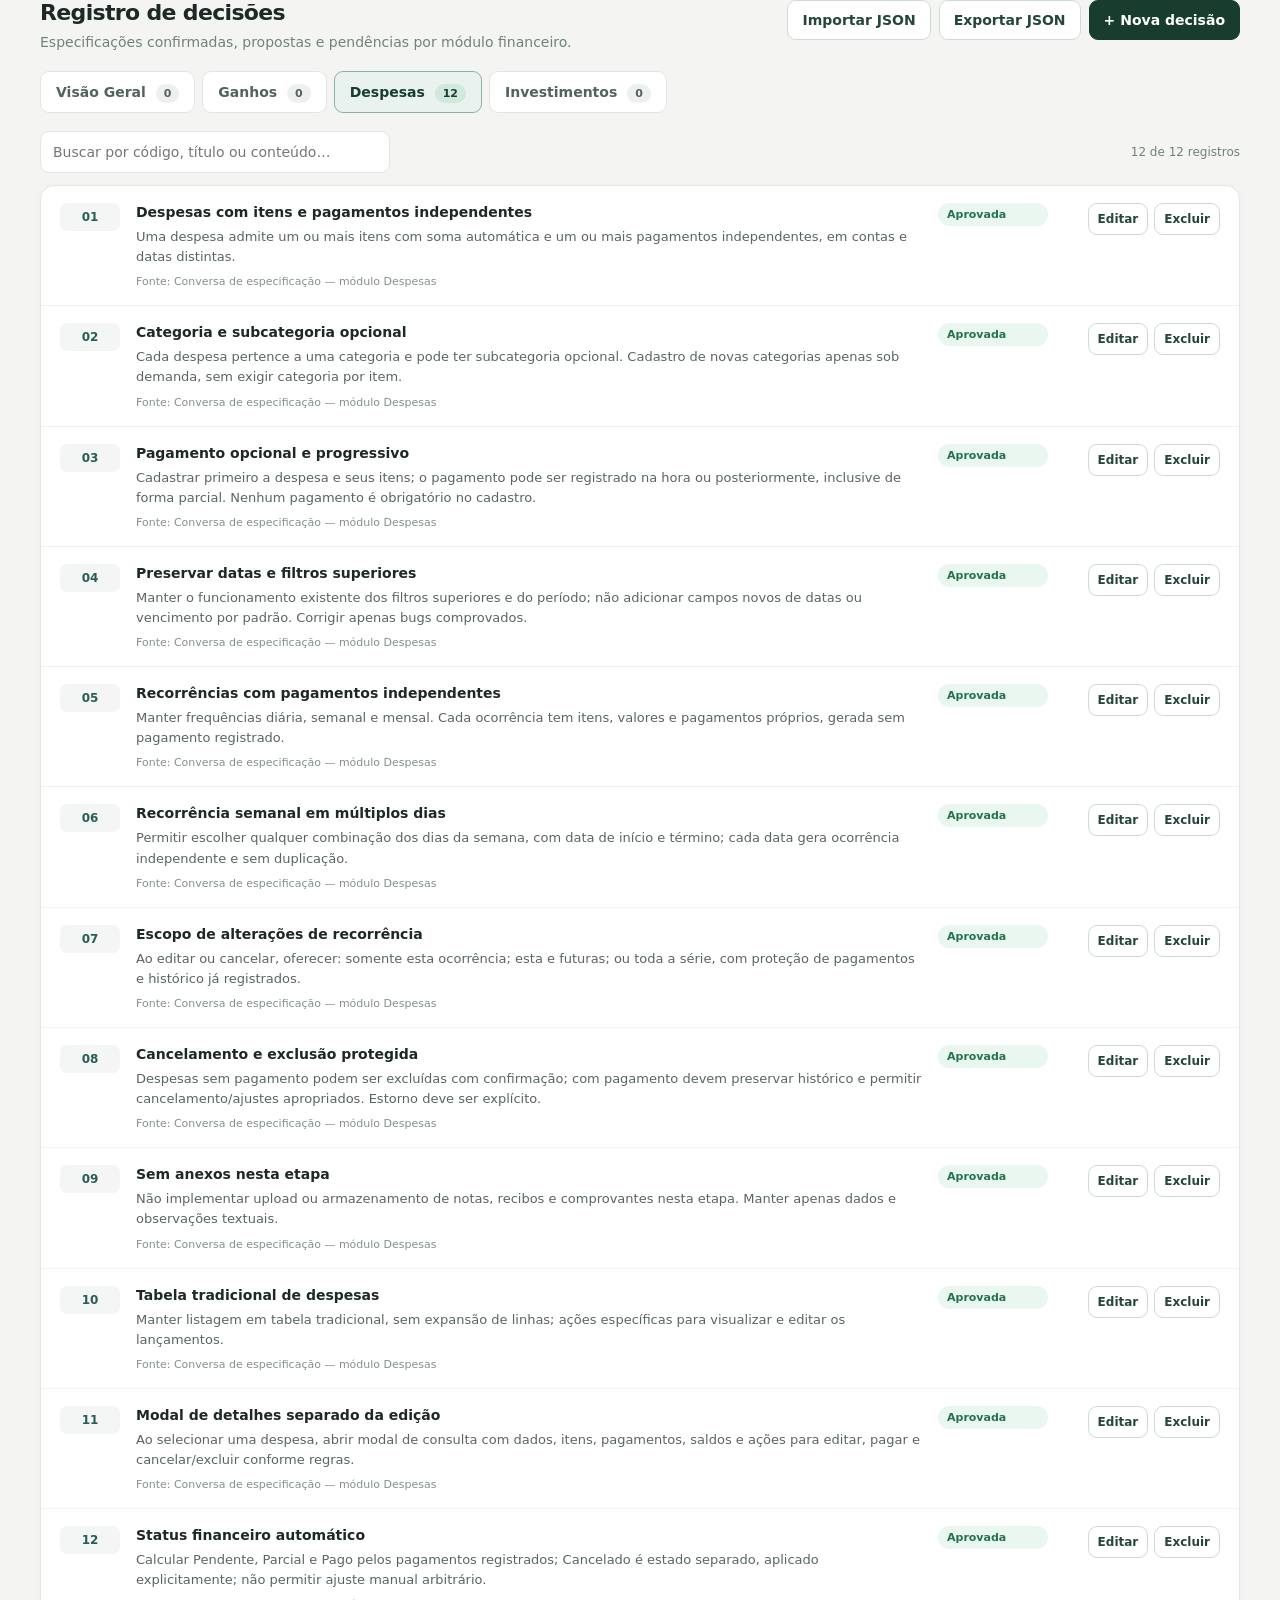
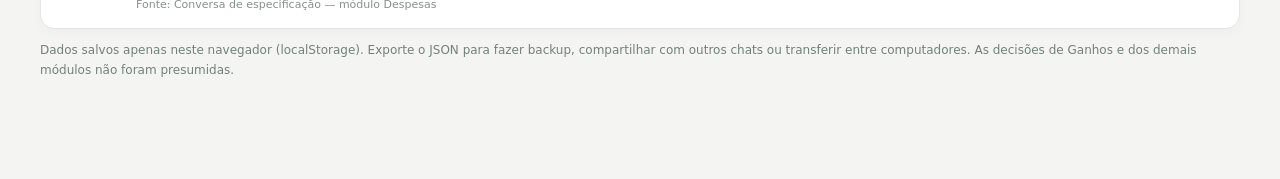
==== modulos/decisoes/index.html @ fe913135 "atualizacao" ====
<!doctype html>
<html lang="pt-BR"><head><meta charset="utf-8"><meta name="viewport" content="width=device-width,initial-scale=1">
<title>Decisões · Enjoy Financeiro</title>
<style>
:root{--green:#183d2e;--green2:#285e54;--mint:#eaf2ef;--bg:#f4f5f3;--border:#e2e6e3;--text:#1e2825;--muted:#71817b;font-family:Inter,system-ui,-apple-system,sans-serif;color:var(--text)}*{box-sizing:border-box}body{margin:0;background:var(--bg);padding:0 0 55px;font-size:14px}button,input,textarea,select{font:inherit}button{cursor:pointer}button:disabled{opacity:.5;cursor:not-allowed}.wrap{max-width:1200px;margin:auto}.intro{display:flex;align-items:start;justify-content:space-between;gap:16px;margin-bottom:18px;flex-wrap:wrap}.intro h2{margin:0 0 7px;font-size:22px;letter-spacing:-.03em}.intro p{margin:0;color:var(--muted);line-height:1.5}.actions{display:flex;gap:8px;flex-wrap:wrap}.btn{border:1px solid #cedbd5;background:white;border-radius:9px;padding:10px 14px;font-weight:650;min-height:40px;color:#25463b}.btn.primary{background:var(--green);color:white;border-color:var(--green)}.btn:hover{filter:brightness(.97)}.tabs{display:flex;gap:7px;flex-wrap:wrap;margin:18px 0}.tab{background:white;border:1px solid var(--border);color:#52635c;border-radius:9px;padding:12px 15px;font-weight:650}.tab.active{background:var(--mint);color:var(--green);border-color:#88b2a1}.count{font-size:11px;background:#edf0ee;border-radius:99px;padding:3px 8px;margin-left:5px}.tab.active .count{background:#d1e8dd}.toolbar{display:flex;align-items:center;gap:10px;justify-content:space-between;flex-wrap:wrap;margin-bottom:12px}.search{border:1px solid var(--border);border-radius:9px;min-height:42px;padding:8px 12px;width:min(100%,350px);background:white}.sub{font-size:12px;color:var(--muted)}.panel{border:1px solid var(--border);border-radius:14px;background:white;overflow:hidden;box-shadow:0 3px 13px #172b1d08}.row{display:grid;grid-template-columns:60px 1fr 110px 156px;gap:16px;padding:17px 19px;align-items:start;border-bottom:1px solid #eef1ef}.row:last-child{border-bottom:0}.code{border-radius:7px;background:#f3f6f4;color:var(--green2);font-weight:750;padding:7px;text-align:center;font-size:12px}.record h3{font-size:14px;margin:1px 0 7px}.record p{font-size:13px;line-height:1.55;color:#59665f;margin:0}.meta{font-size:11px;color:#85918b;margin-top:8px}.pill{display:inline-block;border-radius:99px;padding:5px 9px;background:#eaf6f0;color:#23734e;font-size:11px;font-weight:800;white-space:nowrap}.pill.proposed{background:#fff2d9;color:#86620b}.pill.unknown{background:#f1f2f3;color:#6d7377}.buttons{display:flex;gap:6px;flex-wrap:wrap;justify-content:end}.small{padding:7px 9px;min-height:32px;font-size:12px}.empty{text-align:center;padding:55px 20px;color:var(--muted)}.empty strong{display:block;font-size:16px;color:var(--text);margin-bottom:8px}dialog{border:0;border-radius:14px;width:min(640px,calc(100vw - 24px));box-shadow:0 28px 80px #0004;padding:0;max-height:92vh}dialog::backdrop{background:#10201885}.modalhead{padding:20px 22px 12px;border-bottom:1px solid var(--border)}.modalhead h3{margin:0;font-size:19px}.modalbody{padding:20px 22px;display:grid;gap:13px;overflow:auto;max-height:67vh}.field{display:grid;gap:6px}.field label{font-size:12px;font-weight:750;color:#4c5e55}.field input,.field textarea,.field select{width:100%;border:1px solid #cbd6d0;border-radius:9px;padding:10px;background:white;color:var(--text)}.field textarea{resize:vertical;min-height:105px}.modalfoot{padding:15px 22px;display:flex;justify-content:flex-end;gap:8px;border-top:1px solid var(--border)}.notice{margin:12px 0;color:var(--muted);font-size:12px;line-height:1.6}.message{min-height:20px;font-size:12px;color:#236e50}.warning{color:#8b5c12}@media(max-width:750px){.row{grid-template-columns:45px 1fr;gap:8px}.row .pill{justify-self:start}.buttons{justify-content:start}.intro h2{font-size:20px}}
</style></head><body><div class="wrap">
<header class="intro"><div><h2>Registro de decisões</h2><p>Especificações confirmadas, propostas e pendências por módulo financeiro.</p></div><div class="actions"><button class="btn" id="importBtn">Importar JSON</button><button class="btn" id="exportBtn">Exportar JSON</button><button class="btn primary" id="newBtn">+ Nova decisão</button></div></header>
<nav class="tabs" id="tabs" aria-label="Módulos financeiros"></nav>
<div class="toolbar"><input class="search" id="search" type="search" placeholder="Buscar por código, título ou conteúdo…" aria-label="Buscar decisões"><span class="sub" id="summary"></span></div>
<section class="panel" id="records" aria-live="polite"></section>
<p class="notice">Dados salvos apenas neste navegador (localStorage). Exporte o JSON para fazer backup, compartilhar com outros chats ou transferir entre computadores. As decisões de Ganhos e dos demais módulos não foram presumidas.</p>
<p class="message" id="message" role="status"></p>
<input id="fileInput" type="file" accept=".json,application/json" hidden>
<dialog id="editor"><form id="editorForm"><div class="modalhead"><h3 id="editorTitle">Nova decisão</h3></div><div class="modalbody">
<div class="field"><label for="module">Módulo</label><select id="module" required></select></div>
<div class="field"><label for="code">Código / número</label><input id="code" maxlength="32" placeholder="Ex.: 13" required></div>
<div class="field"><label for="title">Título</label><input id="title" maxlength="200" required></div>
<div class="field"><label for="description">Regra / conteúdo</label><textarea id="description" required></textarea></div>
<div class="field"><label for="status">Estado</label><select id="status"><option value="DECIDED">Aprovada</option><option value="PROPOSED">Proposta</option><option value="UNKNOWN">Pendente</option><option value="SUPERSEDED">Substituída</option></select></div>
<div class="field"><label for="source">Fonte / evidência</label><input id="source" placeholder="Ex.: decisão em conversa de especificação"></div></div>
<div class="modalfoot"><button class="btn" type="button" id="cancelEdit">Cancelar</button><button class="btn primary" type="submit">Salvar decisão</button></div></form></dialog>
<script>
'use strict';
const SEED={"schemaVersion": 1, "app": "enjoy-financeiro-decisoes", "exportedAt": null, "modules": {"visao-geral": [], "ganhos": [], "despesas": [{"id": "despesas-01", "code": "01", "title": "Despesas com itens e pagamentos independentes", "description": "Uma despesa admite um ou mais itens com soma automática e um ou mais pagamentos independentes, em contas e datas distintas.", "status": "DECIDED", "source": "Conversa de especificação — módulo Despesas", "updatedAt": null}, {"id": "despesas-02", "code": "02", "title": "Categoria e subcategoria opcional", "description": "Cada despesa pertence a uma categoria e pode ter subcategoria opcional. Cadastro de novas categorias apenas sob demanda, sem exigir categoria por item.", "status": "DECIDED", "source": "Conversa de especificação — módulo Despesas", "updatedAt": null}, {"id": "despesas-03", "code": "03", "title": "Pagamento opcional e progressivo", "description": "Cadastrar primeiro a despesa e seus itens; o pagamento pode ser registrado na hora ou posteriormente, inclusive de forma parcial. Nenhum pagamento é obrigatório no cadastro.", "status": "DECIDED", "source": "Conversa de especificação — módulo Despesas", "updatedAt": null}, {"id": "despesas-04", "code": "04", "title": "Preservar datas e filtros superiores", "description": "Manter o funcionamento existente dos filtros superiores e do período; não adicionar campos novos de datas ou vencimento por padrão. Corrigir apenas bugs comprovados.", "status": "DECIDED", "source": "Conversa de especificação — módulo Despesas", "updatedAt": null}, {"id": "despesas-05", "code": "05", "title": "Recorrências com pagamentos independentes", "description": "Manter frequências diária, semanal e mensal. Cada ocorrência tem itens, valores e pagamentos próprios, gerada sem pagamento registrado.", "status": "DECIDED", "source": "Conversa de especificação — módulo Despesas", "updatedAt": null}, {"id": "despesas-06", "code": "06", "title": "Recorrência semanal em múltiplos dias", "description": "Permitir escolher qualquer combinação dos dias da semana, com data de início e término; cada data gera ocorrência independente e sem duplicação.", "status": "DECIDED", "source": "Conversa de especificação — módulo Despesas", "updatedAt": null}, {"id": "despesas-07", "code": "07", "title": "Escopo de alterações de recorrência", "description": "Ao editar ou cancelar, oferecer: somente esta ocorrência; esta e futuras; ou toda a série, com proteção de pagamentos e histórico já registrados.", "status": "DECIDED", "source": "Conversa de especificação — módulo Despesas", "updatedAt": null}, {"id": "despesas-08", "code": "08", "title": "Cancelamento e exclusão protegida", "description": "Despesas sem pagamento podem ser excluídas com confirmação; com pagamento devem preservar histórico e permitir cancelamento/ajustes apropriados. Estorno deve ser explícito.", "status": "DECIDED", "source": "Conversa de especificação — módulo Despesas", "updatedAt": null}, {"id": "despesas-09", "code": "09", "title": "Sem anexos nesta etapa", "description": "Não implementar upload ou armazenamento de notas, recibos e comprovantes nesta etapa. Manter apenas dados e observações textuais.", "status": "DECIDED", "source": "Conversa de especificação — módulo Despesas", "updatedAt": null}, {"id": "despesas-10", "code": "10", "title": "Tabela tradicional de despesas", "description": "Manter listagem em tabela tradicional, sem expansão de linhas; ações específicas para visualizar e editar os lançamentos.", "status": "DECIDED", "source": "Conversa de especificação — módulo Despesas", "updatedAt": null}, {"id": "despesas-11", "code": "11", "title": "Modal de detalhes separado da edição", "description": "Ao selecionar uma despesa, abrir modal de consulta com dados, itens, pagamentos, saldos e ações para editar, pagar e cancelar/excluir conforme regras.", "status": "DECIDED", "source": "Conversa de especificação — módulo Despesas", "updatedAt": null}, {"id": "despesas-12", "code": "12", "title": "Status financeiro automático", "description": "Calcular Pendente, Parcial e Pago pelos pagamentos registrados; Cancelado é estado separado, aplicado explicitamente; não permitir ajuste manual arbitrário.", "status": "DECIDED", "source": "Conversa de especificação — módulo Despesas", "updatedAt": null}], "investimentos": []}};
const KEY='enjoy.financeiro.decisoes.v1';
const NAMES={'visao-geral':'Visão Geral','ganhos':'Ganhos','despesas':'Despesas','investimentos':'Investimentos'};
const MODULES=Object.keys(NAMES);
const $=id=>document.getElementById(id);
const clone=x=>JSON.parse(JSON.stringify(x));
const clean=s=>String(s??'').trim();
let data=load(); let active='despesas'; let editing=null;
function load(){try{const raw=localStorage.getItem(KEY);if(raw){let obj=JSON.parse(raw);return validate(obj);}}catch(err){console.warn('Dados locais inválidos ou indisponíveis',err)}return clone(SEED)}
function validate(obj){
 if(!obj||obj.schemaVersion!==1||obj.app!=='enjoy-financeiro-decisoes'||!obj.modules||typeof obj.modules!=='object')throw Error('Formato de JSON incompatível.');
 const out={schemaVersion:1,app:'enjoy-financeiro-decisoes',exportedAt:null,modules:{}};
 let total=0;
 for(const m of MODULES){const list=obj.modules[m]??[];if(!Array.isArray(list))throw Error('Lista inválida: '+m);out.modules[m]=list.map((r,i)=>{
 if(!r||typeof r!=='object'||typeof r.id!=='string'||!r.id||typeof r.title!=='string'||typeof r.description!=='string'||typeof r.code!=='string')throw Error('Registro inválido no módulo '+m+' (item '+(i+1)+').');
 if(r.title.length>500||r.description.length>30000||r.code.length>64)throw Error('Registro excede tamanho permitido.');
 const allowed=['DECIDED','PROPOSED','UNKNOWN','SUPERSEDED'];if(!allowed.includes(r.status))throw Error('Estado inválido em '+r.id);
 return {id:r.id,code:r.code,title:r.title,description:r.description,status:r.status,source:typeof r.source==='string'?r.source.slice(0,2000):'',updatedAt:typeof r.updatedAt==='string'?r.updatedAt:null};
 });total+=list.length;}
 if(total>5000)throw Error('JSON com decisões em excesso.');
 const ids=new Set();for(const m of MODULES)for(const item of out.modules[m]){if(ids.has(item.id))throw Error('ID duplicado: '+item.id);ids.add(item.id)}
 return out;
}
function persist(){try{localStorage.setItem(KEY,JSON.stringify(data));return true}catch(err){notify('Não foi possível salvar no navegador. Exporte um JSON para preservar as alterações.',true);return false}}
function notify(s,w=false){$('message').textContent=s;$('message').className='message'+(w?' warning':'')}
function el(tag,cls,txt){const n=document.createElement(tag);if(cls)n.className=cls;if(txt!==undefined)n.textContent=txt;return n}
function render(){
 const tabs=$('tabs');tabs.replaceChildren();for(const m of MODULES){const btn=el('button','tab'+(active===m?' active':''));btn.type='button';btn.setAttribute('aria-current',active===m?'page':'false');btn.append(document.createTextNode(NAMES[m]+' '),el('span','count',String(data.modules[m].length)));btn.onclick=()=>{active=m;render()};tabs.append(btn)}
 const q=clean($('search').value).toLocaleLowerCase('pt-BR');const list=data.modules[active].filter(r=>[r.code,r.title,r.description,r.source].some(s=>s.toLocaleLowerCase('pt-BR').includes(q)));
 $('summary').textContent=list.length+' de '+data.modules[active].length+' registros';const parent=$('records');parent.replaceChildren();
 if(!list.length){const none=el('div','empty');none.append(el('strong','',q?'Nenhum resultado':'Nenhuma decisão registrada'),el('span','',q?'Experimente outra busca.':'Cadastre uma decisão ou importe um JSON.'));parent.append(none);return}
 for(const r of list){const row=el('article','row');row.append(el('div','code',r.code));const content=el('div','record');content.append(el('h3','',r.title),el('p','',r.description));if(r.source)content.append(el('div','meta','Fonte: '+r.source));row.append(content);
 const statuses={DECIDED:'Aprovada',PROPOSED:'Proposta',UNKNOWN:'Pendente',SUPERSEDED:'Substituída'};row.append(el('span','pill '+(r.status==='PROPOSED'?'proposed':r.status==='UNKNOWN'||r.status==='SUPERSEDED'?'unknown':''),statuses[r.status]));
 const acts=el('div','buttons');const edit=el('button','btn small','Editar');edit.onclick=()=>openEditor(r);const del=el('button','btn small','Excluir');del.onclick=()=>removeRecord(r);acts.append(edit,del);row.append(acts);parent.append(row)}
}
function openEditor(r){editing=r?.id||null;$('editorTitle').textContent=r?'Editar decisão':'Nova decisão';$('module').value=r?findModule(r.id):active;$('code').value=r?.code??String(data.modules[active].length+1).padStart(2,'0');$('title').value=r?.title??'';$('description').value=r?.description??'';$('status').value=r?.status??'PROPOSED';$('source').value=r?.source??'';$('editor').showModal();}
function findModule(id){return MODULES.find(m=>data.modules[m].some(r=>r.id===id))||active}
function removeRecord(r){if(!confirm('Excluir a decisão "'+r.title+'"? Esta ação pode ser desfeita importando um backup JSON.'))return;data.modules[active]=data.modules[active].filter(x=>x.id!==r.id);persist();render();notify('Registro excluído do painel local.')}
$('editorForm').addEventListener('submit',event=>{event.preventDefault();const module=$('module').value;const code=clean($('code').value);const title=clean($('title').value);const description=clean($('description').value);if(!MODULES.includes(module)||!code||!title||!description){notify('Preencha os campos obrigatórios.',true);return}
 const previous=editing?findModule(editing):null;const id=editing||module+'-'+Date.now()+'-'+Math.random().toString(36).slice(2,9);const record={id,code,title,description,status:$('status').value,source:clean($('source').value),updatedAt:new Date().toISOString()};if(previous)data.modules[previous]=data.modules[previous].filter(x=>x.id!==id);data.modules[module].push(record);active=module;persist();$('editor').close();render();notify('Decisão salva no painel local.');});
$('newBtn').onclick=()=>openEditor(null);$('cancelEdit').onclick=()=>$('editor').close();$('search').addEventListener('input',render);
$('exportBtn').onclick=()=>{const obj=clone(data);obj.exportedAt=new Date().toISOString();const blob=new Blob([JSON.stringify(obj,null,2)],{type:'application/json'});const url=URL.createObjectURL(blob);const a=document.createElement('a');a.href=url;a.download='enjoy-financeiro-decisoes.json';a.click();setTimeout(()=>URL.revokeObjectURL(url),1000);notify('JSON exportado.')};
$('importBtn').onclick=()=>$('fileInput').click();$('fileInput').addEventListener('change',async ev=>{const file=ev.target.files?.[0];ev.target.value='';if(!file)return;try{if(file.size>5_000_000)throw Error('Arquivo maior que 5 MB.');const incoming=validate(JSON.parse(await file.text()));const num=MODULES.reduce((s,m)=>s+incoming.modules[m].length,0);if(!confirm('Importar '+num+' decisões? IDs repetidos serão atualizados; os demais registros atuais serão preservados.'))return;
 for(const m of MODULES){const map=new Map(data.modules[m].map(r=>[r.id,r]));for(const r of incoming.modules[m])map.set(r.id,r);data.modules[m]=Array.from(map.values())}data=validate(data);persist();render();notify('Importação concluída ('+num+' registros recebidos).')}catch(err){notify('Falha na importação: '+err.message,true)}});
for(const m of MODULES){const op=document.createElement('option');op.value=m;op.textContent=NAMES[m];$('module').append(op)}render();
</script></div></body></html>
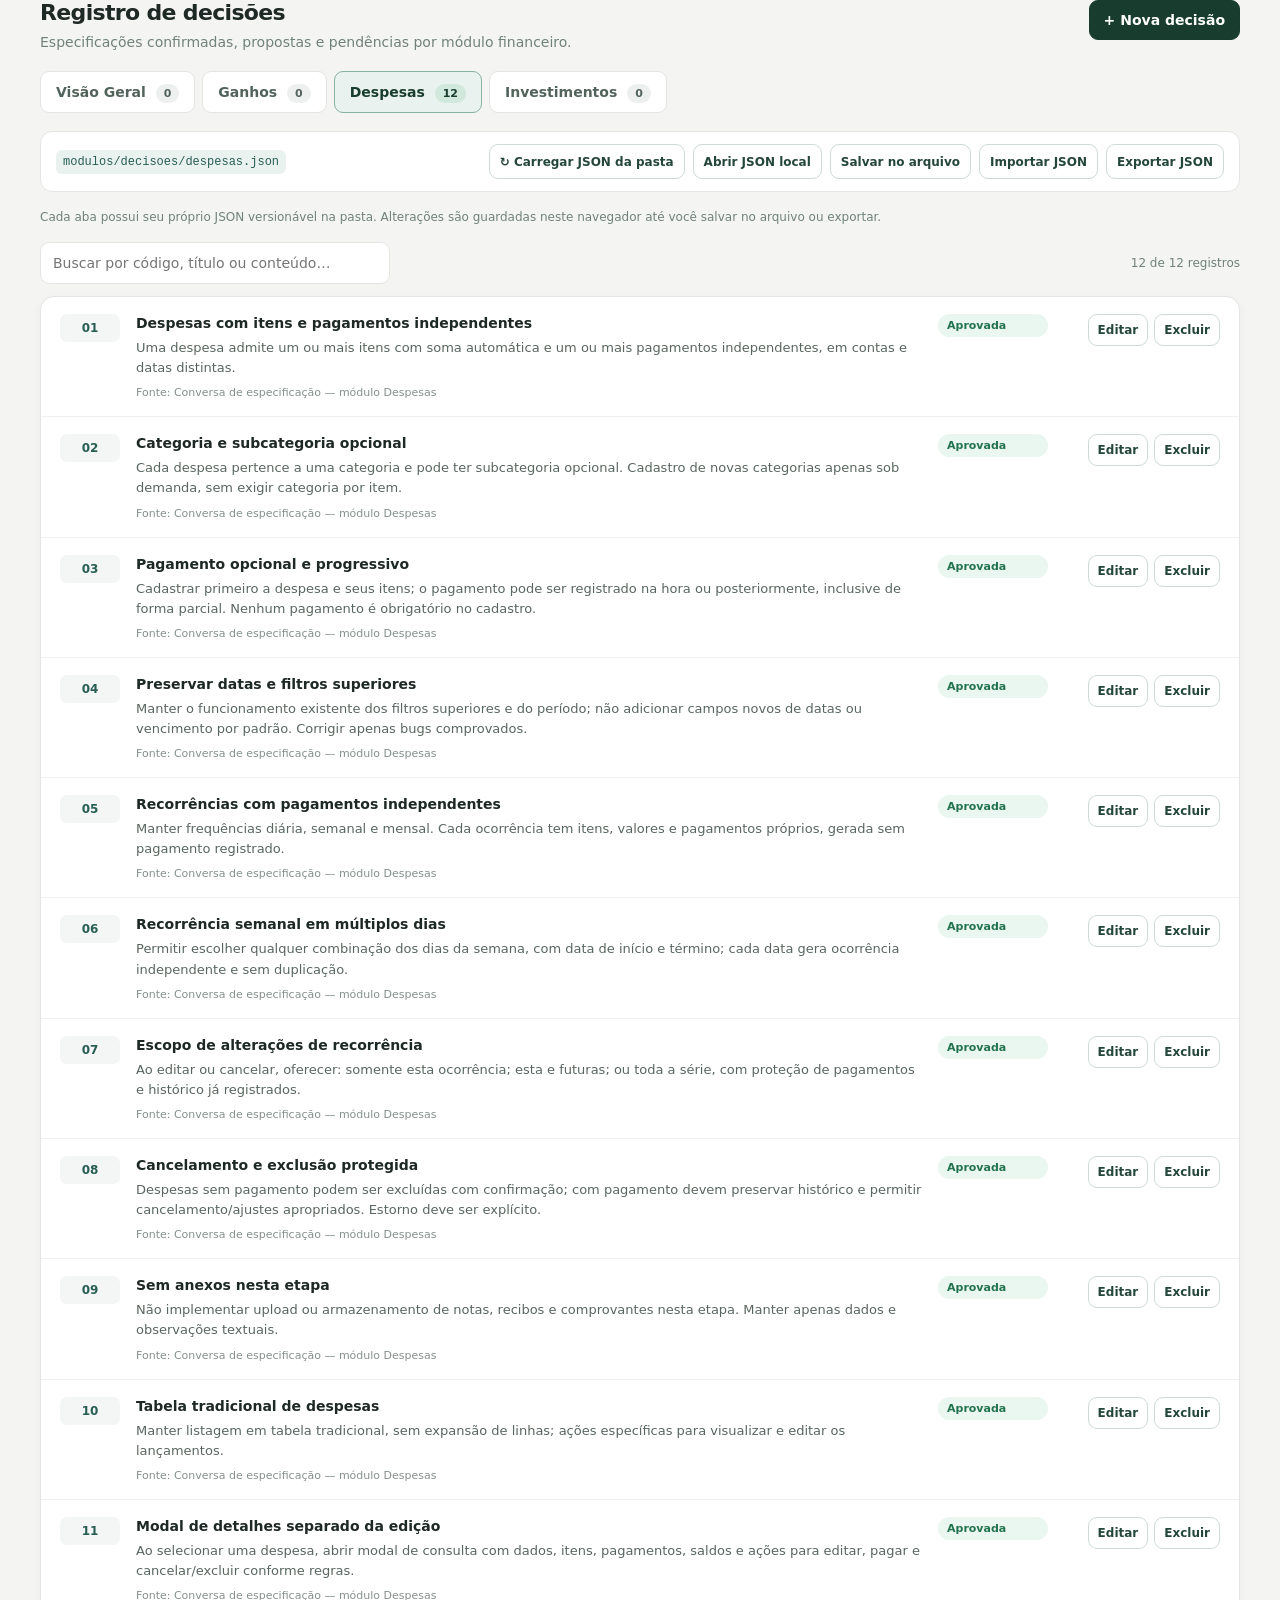
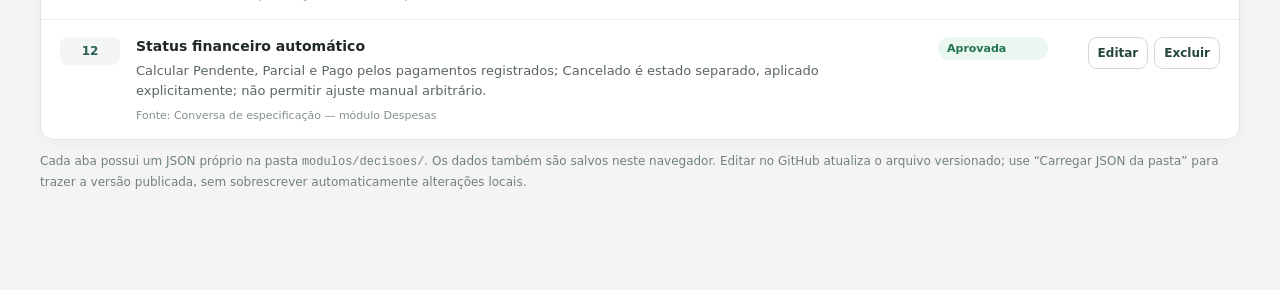
==== commit a844fde1: "feat(decisoes): carregar, importar, editar e salvar JSON por modulo" ====
--- a/modulos/decisoes/index.html
+++ b/modulos/decisoes/index.html
@@ -3,12 +3,16 @@
 <title>Decisões · Enjoy Financeiro</title>
 <style>
 :root{--green:#183d2e;--green2:#285e54;--mint:#eaf2ef;--bg:#f4f5f3;--border:#e2e6e3;--text:#1e2825;--muted:#71817b;font-family:Inter,system-ui,-apple-system,sans-serif;color:var(--text)}*{box-sizing:border-box}body{margin:0;background:var(--bg);padding:0 0 55px;font-size:14px}button,input,textarea,select{font:inherit}button{cursor:pointer}button:disabled{opacity:.5;cursor:not-allowed}.wrap{max-width:1200px;margin:auto}.intro{display:flex;align-items:start;justify-content:space-between;gap:16px;margin-bottom:18px;flex-wrap:wrap}.intro h2{margin:0 0 7px;font-size:22px;letter-spacing:-.03em}.intro p{margin:0;color:var(--muted);line-height:1.5}.actions{display:flex;gap:8px;flex-wrap:wrap}.btn{border:1px solid #cedbd5;background:white;border-radius:9px;padding:10px 14px;font-weight:650;min-height:40px;color:#25463b}.btn.primary{background:var(--green);color:white;border-color:var(--green)}.btn:hover{filter:brightness(.97)}.tabs{display:flex;gap:7px;flex-wrap:wrap;margin:18px 0}.tab{background:white;border:1px solid var(--border);color:#52635c;border-radius:9px;padding:12px 15px;font-weight:650}.tab.active{background:var(--mint);color:var(--green);border-color:#88b2a1}.count{font-size:11px;background:#edf0ee;border-radius:99px;padding:3px 8px;margin-left:5px}.tab.active .count{background:#d1e8dd}.toolbar{display:flex;align-items:center;gap:10px;justify-content:space-between;flex-wrap:wrap;margin-bottom:12px}.search{border:1px solid var(--border);border-radius:9px;min-height:42px;padding:8px 12px;width:min(100%,350px);background:white}.sub{font-size:12px;color:var(--muted)}.panel{border:1px solid var(--border);border-radius:14px;background:white;overflow:hidden;box-shadow:0 3px 13px #172b1d08}.row{display:grid;grid-template-columns:60px 1fr 110px 156px;gap:16px;padding:17px 19px;align-items:start;border-bottom:1px solid #eef1ef}.row:last-child{border-bottom:0}.code{border-radius:7px;background:#f3f6f4;color:var(--green2);font-weight:750;padding:7px;text-align:center;font-size:12px}.record h3{font-size:14px;margin:1px 0 7px}.record p{font-size:13px;line-height:1.55;color:#59665f;margin:0}.meta{font-size:11px;color:#85918b;margin-top:8px}.pill{display:inline-block;border-radius:99px;padding:5px 9px;background:#eaf6f0;color:#23734e;font-size:11px;font-weight:800;white-space:nowrap}.pill.proposed{background:#fff2d9;color:#86620b}.pill.unknown{background:#f1f2f3;color:#6d7377}.buttons{display:flex;gap:6px;flex-wrap:wrap;justify-content:end}.small{padding:7px 9px;min-height:32px;font-size:12px}.empty{text-align:center;padding:55px 20px;color:var(--muted)}.empty strong{display:block;font-size:16px;color:var(--text);margin-bottom:8px}dialog{border:0;border-radius:14px;width:min(640px,calc(100vw - 24px));box-shadow:0 28px 80px #0004;padding:0;max-height:92vh}dialog::backdrop{background:#10201885}.modalhead{padding:20px 22px 12px;border-bottom:1px solid var(--border)}.modalhead h3{margin:0;font-size:19px}.modalbody{padding:20px 22px;display:grid;gap:13px;overflow:auto;max-height:67vh}.field{display:grid;gap:6px}.field label{font-size:12px;font-weight:750;color:#4c5e55}.field input,.field textarea,.field select{width:100%;border:1px solid #cbd6d0;border-radius:9px;padding:10px;background:white;color:var(--text)}.field textarea{resize:vertical;min-height:105px}.modalfoot{padding:15px 22px;display:flex;justify-content:flex-end;gap:8px;border-top:1px solid var(--border)}.notice{margin:12px 0;color:var(--muted);font-size:12px;line-height:1.6}.message{min-height:20px;font-size:12px;color:#236e50}.warning{color:#8b5c12}@media(max-width:750px){.row{grid-template-columns:45px 1fr;gap:8px}.row .pill{justify-self:start}.buttons{justify-content:start}.intro h2{font-size:20px}}
+
+.json-tools{display:flex;gap:8px;align-items:center;flex-wrap:wrap;padding:12px 15px;margin:0 0 16px;background:#fff;border:1px solid var(--border);border-radius:12px}.json-tools .path{font:12px ui-monospace,monospace;color:var(--green2);padding:5px 7px;background:var(--mint);border-radius:6px;margin-right:auto}.json-tools .btn{padding:8px 10px;min-height:35px;font-size:12px}.json-hint{font-size:12px;color:var(--muted);margin:0 0 16px;line-height:1.5}.unsaved{font-size:12px;color:#885f10}
 </style></head><body><div class="wrap">
-<header class="intro"><div><h2>Registro de decisões</h2><p>Especificações confirmadas, propostas e pendências por módulo financeiro.</p></div><div class="actions"><button class="btn" id="importBtn">Importar JSON</button><button class="btn" id="exportBtn">Exportar JSON</button><button class="btn primary" id="newBtn">+ Nova decisão</button></div></header>
+<header class="intro"><div><h2>Registro de decisões</h2><p>Especificações confirmadas, propostas e pendências por módulo financeiro.</p></div><div class="actions"><button class="btn primary" id="newBtn">+ Nova decisão</button></div></header>
 <nav class="tabs" id="tabs" aria-label="Módulos financeiros"></nav>
+<div class="json-tools"><span class="path" id="jsonPath">modulos/decisoes/despesas.json</span><button class="btn" id="loadFolderBtn">↻ Carregar JSON da pasta</button><button class="btn" id="openFileBtn">Abrir JSON local</button><button class="btn" id="saveFileBtn">Salvar no arquivo</button><button class="btn" id="importBtn">Importar JSON</button><button class="btn" id="exportBtn">Exportar JSON</button></div>
+<p class="json-hint" id="jsonHint">Cada aba possui seu próprio JSON versionável na pasta. Alterações são guardadas neste navegador até você salvar no arquivo ou exportar.</p>
 <div class="toolbar"><input class="search" id="search" type="search" placeholder="Buscar por código, título ou conteúdo…" aria-label="Buscar decisões"><span class="sub" id="summary"></span></div>
 <section class="panel" id="records" aria-live="polite"></section>
-<p class="notice">Dados salvos apenas neste navegador (localStorage). Exporte o JSON para fazer backup, compartilhar com outros chats ou transferir entre computadores. As decisões de Ganhos e dos demais módulos não foram presumidas.</p>
+<p class="notice">Cada aba possui um JSON próprio na pasta <code>modulos/decisoes/</code>. Os dados também são salvos neste navegador. Editar no GitHub atualiza o arquivo versionado; use “Carregar JSON da pasta” para trazer a versão publicada, sem sobrescrever automaticamente alterações locais.</p>
 <p class="message" id="message" role="status"></p>
 <input id="fileInput" type="file" accept=".json,application/json" hidden>
 <dialog id="editor"><form id="editorForm"><div class="modalhead"><h3 id="editorTitle">Nova decisão</h3></div><div class="modalbody">
@@ -21,49 +25,130 @@
 <div class="modalfoot"><button class="btn" type="button" id="cancelEdit">Cancelar</button><button class="btn primary" type="submit">Salvar decisão</button></div></form></dialog>
 <script>
 'use strict';
-const SEED={"schemaVersion": 1, "app": "enjoy-financeiro-decisoes", "exportedAt": null, "modules": {"visao-geral": [], "ganhos": [], "despesas": [{"id": "despesas-01", "code": "01", "title": "Despesas com itens e pagamentos independentes", "description": "Uma despesa admite um ou mais itens com soma automática e um ou mais pagamentos independentes, em contas e datas distintas.", "status": "DECIDED", "source": "Conversa de especificação — módulo Despesas", "updatedAt": null}, {"id": "despesas-02", "code": "02", "title": "Categoria e subcategoria opcional", "description": "Cada despesa pertence a uma categoria e pode ter subcategoria opcional. Cadastro de novas categorias apenas sob demanda, sem exigir categoria por item.", "status": "DECIDED", "source": "Conversa de especificação — módulo Despesas", "updatedAt": null}, {"id": "despesas-03", "code": "03", "title": "Pagamento opcional e progressivo", "description": "Cadastrar primeiro a despesa e seus itens; o pagamento pode ser registrado na hora ou posteriormente, inclusive de forma parcial. Nenhum pagamento é obrigatório no cadastro.", "status": "DECIDED", "source": "Conversa de especificação — módulo Despesas", "updatedAt": null}, {"id": "despesas-04", "code": "04", "title": "Preservar datas e filtros superiores", "description": "Manter o funcionamento existente dos filtros superiores e do período; não adicionar campos novos de datas ou vencimento por padrão. Corrigir apenas bugs comprovados.", "status": "DECIDED", "source": "Conversa de especificação — módulo Despesas", "updatedAt": null}, {"id": "despesas-05", "code": "05", "title": "Recorrências com pagamentos independentes", "description": "Manter frequências diária, semanal e mensal. Cada ocorrência tem itens, valores e pagamentos próprios, gerada sem pagamento registrado.", "status": "DECIDED", "source": "Conversa de especificação — módulo Despesas", "updatedAt": null}, {"id": "despesas-06", "code": "06", "title": "Recorrência semanal em múltiplos dias", "description": "Permitir escolher qualquer combinação dos dias da semana, com data de início e término; cada data gera ocorrência independente e sem duplicação.", "status": "DECIDED", "source": "Conversa de especificação — módulo Despesas", "updatedAt": null}, {"id": "despesas-07", "code": "07", "title": "Escopo de alterações de recorrência", "description": "Ao editar ou cancelar, oferecer: somente esta ocorrência; esta e futuras; ou toda a série, com proteção de pagamentos e histórico já registrados.", "status": "DECIDED", "source": "Conversa de especificação — módulo Despesas", "updatedAt": null}, {"id": "despesas-08", "code": "08", "title": "Cancelamento e exclusão protegida", "description": "Despesas sem pagamento podem ser excluídas com confirmação; com pagamento devem preservar histórico e permitir cancelamento/ajustes apropriados. Estorno deve ser explícito.", "status": "DECIDED", "source": "Conversa de especificação — módulo Despesas", "updatedAt": null}, {"id": "despesas-09", "code": "09", "title": "Sem anexos nesta etapa", "description": "Não implementar upload ou armazenamento de notas, recibos e comprovantes nesta etapa. Manter apenas dados e observações textuais.", "status": "DECIDED", "source": "Conversa de especificação — módulo Despesas", "updatedAt": null}, {"id": "despesas-10", "code": "10", "title": "Tabela tradicional de despesas", "description": "Manter listagem em tabela tradicional, sem expansão de linhas; ações específicas para visualizar e editar os lançamentos.", "status": "DECIDED", "source": "Conversa de especificação — módulo Despesas", "updatedAt": null}, {"id": "despesas-11", "code": "11", "title": "Modal de detalhes separado da edição", "description": "Ao selecionar uma despesa, abrir modal de consulta com dados, itens, pagamentos, saldos e ações para editar, pagar e cancelar/excluir conforme regras.", "status": "DECIDED", "source": "Conversa de especificação — módulo Despesas", "updatedAt": null}, {"id": "despesas-12", "code": "12", "title": "Status financeiro automático", "description": "Calcular Pendente, Parcial e Pago pelos pagamentos registrados; Cancelado é estado separado, aplicado explicitamente; não permitir ajuste manual arbitrário.", "status": "DECIDED", "source": "Conversa de especificação — módulo Despesas", "updatedAt": null}], "investimentos": []}};
-const KEY='enjoy.financeiro.decisoes.v1';
+const SEED={"schemaVersion":1,"app":"enjoy-financeiro-decisoes","exportedAt":null,"modules":{"visao-geral":[],"ganhos":[],"despesas":[{"id":"despesas-01","code":"01","title":"Despesas com itens e pagamentos independentes","description":"Uma despesa admite um ou mais itens com soma automática e um ou mais pagamentos independentes, em contas e datas distintas.","status":"DECIDED","source":"Conversa de especificação — módulo Despesas","updatedAt":null},{"id":"despesas-02","code":"02","title":"Categoria e subcategoria opcional","description":"Cada despesa pertence a uma categoria e pode ter subcategoria opcional. Cadastro de novas categorias apenas sob demanda, sem exigir categoria por item.","status":"DECIDED","source":"Conversa de especificação — módulo Despesas","updatedAt":null},{"id":"despesas-03","code":"03","title":"Pagamento opcional e progressivo","description":"Cadastrar primeiro a despesa e seus itens; o pagamento pode ser registrado na hora ou posteriormente, inclusive de forma parcial. Nenhum pagamento é obrigatório no cadastro.","status":"DECIDED","source":"Conversa de especificação — módulo Despesas","updatedAt":null},{"id":"despesas-04","code":"04","title":"Preservar datas e filtros superiores","description":"Manter o funcionamento existente dos filtros superiores e do período; não adicionar campos novos de datas ou vencimento por padrão. Corrigir apenas bugs comprovados.","status":"DECIDED","source":"Conversa de especificação — módulo Despesas","updatedAt":null},{"id":"despesas-05","code":"05","title":"Recorrências com pagamentos independentes","description":"Manter frequências diária, semanal e mensal. Cada ocorrência tem itens, valores e pagamentos próprios, gerada sem pagamento registrado.","status":"DECIDED","source":"Conversa de especificação — módulo Despesas","updatedAt":null},{"id":"despesas-06","code":"06","title":"Recorrência semanal em múltiplos dias","description":"Permitir escolher qualquer combinação dos dias da semana, com data de início e término; cada data gera ocorrência independente e sem duplicação.","status":"DECIDED","source":"Conversa de especificação — módulo Despesas","updatedAt":null},{"id":"despesas-07","code":"07","title":"Escopo de alterações de recorrência","description":"Ao editar ou cancelar, oferecer: somente esta ocorrência; esta e futuras; ou toda a série, com proteção de pagamentos e histórico já registrados.","status":"DECIDED","source":"Conversa de especificação — módulo Despesas","updatedAt":null},{"id":"despesas-08","code":"08","title":"Cancelamento e exclusão protegida","description":"Despesas sem pagamento podem ser excluídas com confirmação; com pagamento devem preservar histórico e permitir cancelamento/ajustes apropriados. Estorno deve ser explícito.","status":"DECIDED","source":"Conversa de especificação — módulo Despesas","updatedAt":null},{"id":"despesas-09","code":"09","title":"Sem anexos nesta etapa","description":"Não implementar upload ou armazenamento de notas, recibos e comprovantes nesta etapa. Manter apenas dados e observações textuais.","status":"DECIDED","source":"Conversa de especificação — módulo Despesas","updatedAt":null},{"id":"despesas-10","code":"10","title":"Tabela tradicional de despesas","description":"Manter listagem em tabela tradicional, sem expansão de linhas; ações específicas para visualizar e editar os lançamentos.","status":"DECIDED","source":"Conversa de especificação — módulo Despesas","updatedAt":null},{"id":"despesas-11","code":"11","title":"Modal de detalhes separado da edição","description":"Ao selecionar uma despesa, abrir modal de consulta com dados, itens, pagamentos, saldos e ações para editar, pagar e cancelar/excluir conforme regras.","status":"DECIDED","source":"Conversa de especificação — módulo Despesas","updatedAt":null},{"id":"despesas-12","code":"12","title":"Status financeiro automático","description":"Calcular Pendente, Parcial e Pago pelos pagamentos registrados; Cancelado é estado separado, aplicado explicitamente; não permitir ajuste manual arbitrário.","status":"DECIDED","source":"Conversa de especificação — módulo Despesas","updatedAt":null}],"investimentos":[]}};
+const KEY='enjoy.financeiro.decisoes.v2';
+const OLD_KEY='enjoy.financeiro.decisoes.v1';
 const NAMES={'visao-geral':'Visão Geral','ganhos':'Ganhos','despesas':'Despesas','investimentos':'Investimentos'};
 const MODULES=Object.keys(NAMES);
 const $=id=>document.getElementById(id);
 const clone=x=>JSON.parse(JSON.stringify(x));
 const clean=s=>String(s??'').trim();
-let data=load(); let active='despesas'; let editing=null;
-function load(){try{const raw=localStorage.getItem(KEY);if(raw){let obj=JSON.parse(raw);return validate(obj);}}catch(err){console.warn('Dados locais inválidos ou indisponíveis',err)}return clone(SEED)}
-function validate(obj){
- if(!obj||obj.schemaVersion!==1||obj.app!=='enjoy-financeiro-decisoes'||!obj.modules||typeof obj.modules!=='object')throw Error('Formato de JSON incompatível.');
- const out={schemaVersion:1,app:'enjoy-financeiro-decisoes',exportedAt:null,modules:{}};
- let total=0;
- for(const m of MODULES){const list=obj.modules[m]??[];if(!Array.isArray(list))throw Error('Lista inválida: '+m);out.modules[m]=list.map((r,i)=>{
- if(!r||typeof r!=='object'||typeof r.id!=='string'||!r.id||typeof r.title!=='string'||typeof r.description!=='string'||typeof r.code!=='string')throw Error('Registro inválido no módulo '+m+' (item '+(i+1)+').');
- if(r.title.length>500||r.description.length>30000||r.code.length>64)throw Error('Registro excede tamanho permitido.');
- const allowed=['DECIDED','PROPOSED','UNKNOWN','SUPERSEDED'];if(!allowed.includes(r.status))throw Error('Estado inválido em '+r.id);
- return {id:r.id,code:r.code,title:r.title,description:r.description,status:r.status,source:typeof r.source==='string'?r.source.slice(0,2000):'',updatedAt:typeof r.updatedAt==='string'?r.updatedAt:null};
- });total+=list.length;}
- if(total>5000)throw Error('JSON com decisões em excesso.');
- const ids=new Set();for(const m of MODULES)for(const item of out.modules[m]){if(ids.has(item.id))throw Error('ID duplicado: '+item.id);ids.add(item.id)}
+const paths=Object.fromEntries(MODULES.map(m=>[m,m+'.json']));
+let active='despesas',editing=null, fileHandle=null, data=load();
+function validateRecords(list,module){
+ if(!Array.isArray(list)||list.length>5000)throw Error('Lista de decisões inválida.');
+ const ids=new Set();
+ return list.map((r,i)=>{
+  if(!r||typeof r!=='object'||typeof r.id!=='string'||!r.id||typeof r.code!=='string'||typeof r.title!=='string'||typeof r.description!=='string')throw Error('Registro inválido na posição '+(i+1));
+  if(ids.has(r.id))throw Error('ID duplicado: '+r.id);ids.add(r.id);
+  if(r.title.length>500||r.description.length>30000||r.code.length>64)throw Error('Registro muito longo.');
+  if(!['DECIDED','PROPOSED','UNKNOWN','SUPERSEDED'].includes(r.status))throw Error('Status inválido: '+r.id);
+  return {id:r.id,code:r.code,title:r.title,description:r.description,status:r.status,source:typeof r.source==='string'?r.source.slice(0,2000):'',updatedAt:typeof r.updatedAt==='string'?r.updatedAt:null};
+ });
+}
+function validateModule(json,module){
+ if(!json||json.schemaVersion!==1||json.app!=='enjoy-financeiro-decisoes')throw Error('Formato de JSON incompatível.');
+ if(json.module&&json.module!==module)throw Error('Este arquivo pertence ao módulo '+json.module+'.');
+ const records=json.decisions ?? (json.modules&&json.modules[module]);
+ if(!records)throw Error('O JSON não contém decisões deste módulo.');
+ return validateRecords(records,module);
+}
+function validateLegacy(json){
+ if(!json||json.schemaVersion!==1||json.app!=='enjoy-financeiro-decisoes'||!json.modules)throw Error('Formato legado inválido.');
+ return Object.fromEntries(MODULES.map(m=>[m,validateRecords(json.modules[m]??[],m)]));
+}
+function load(){
+ let out=clone(SEED.modules);
+ try{
+  const legacy=localStorage.getItem(OLD_KEY);
+  if(legacy){const previous=validateLegacy(JSON.parse(legacy));for(const m of MODULES){const map=new Map(out[m].map(x=>[x.id,x]));for(const r of previous[m])map.set(r.id,r);out[m]=[...map.values()]}}
+  const saved=localStorage.getItem(KEY);
+  if(saved){const val=JSON.parse(saved);for(const m of MODULES){if(val[m])out[m]=validateRecords(val[m],m)}}
+ }catch(e){console.warn('Falha ao restaurar decisões locais',e)}
  return out;
 }
-function persist(){try{localStorage.setItem(KEY,JSON.stringify(data));return true}catch(err){notify('Não foi possível salvar no navegador. Exporte um JSON para preservar as alterações.',true);return false}}
+function persist(){try{localStorage.setItem(KEY,JSON.stringify(data));return true}catch(e){notify('Não foi possível salvar no navegador. Exporte o JSON.',true);return false}}
 function notify(s,w=false){$('message').textContent=s;$('message').className='message'+(w?' warning':'')}
-function el(tag,cls,txt){const n=document.createElement(tag);if(cls)n.className=cls;if(txt!==undefined)n.textContent=txt;return n}
+function el(tag,cls,txt){const x=document.createElement(tag);if(cls)x.className=cls;if(txt!==undefined)x.textContent=txt;return x}
+function payload(module=active){return {schemaVersion:1,app:'enjoy-financeiro-decisoes',module,decisions:clone(data[module])}}
 function render(){
- const tabs=$('tabs');tabs.replaceChildren();for(const m of MODULES){const btn=el('button','tab'+(active===m?' active':''));btn.type='button';btn.setAttribute('aria-current',active===m?'page':'false');btn.append(document.createTextNode(NAMES[m]+' '),el('span','count',String(data.modules[m].length)));btn.onclick=()=>{active=m;render()};tabs.append(btn)}
- const q=clean($('search').value).toLocaleLowerCase('pt-BR');const list=data.modules[active].filter(r=>[r.code,r.title,r.description,r.source].some(s=>s.toLocaleLowerCase('pt-BR').includes(q)));
- $('summary').textContent=list.length+' de '+data.modules[active].length+' registros';const parent=$('records');parent.replaceChildren();
- if(!list.length){const none=el('div','empty');none.append(el('strong','',q?'Nenhum resultado':'Nenhuma decisão registrada'),el('span','',q?'Experimente outra busca.':'Cadastre uma decisão ou importe um JSON.'));parent.append(none);return}
- for(const r of list){const row=el('article','row');row.append(el('div','code',r.code));const content=el('div','record');content.append(el('h3','',r.title),el('p','',r.description));if(r.source)content.append(el('div','meta','Fonte: '+r.source));row.append(content);
- const statuses={DECIDED:'Aprovada',PROPOSED:'Proposta',UNKNOWN:'Pendente',SUPERSEDED:'Substituída'};row.append(el('span','pill '+(r.status==='PROPOSED'?'proposed':r.status==='UNKNOWN'||r.status==='SUPERSEDED'?'unknown':''),statuses[r.status]));
- const acts=el('div','buttons');const edit=el('button','btn small','Editar');edit.onclick=()=>openEditor(r);const del=el('button','btn small','Excluir');del.onclick=()=>removeRecord(r);acts.append(edit,del);row.append(acts);parent.append(row)}
+ $('jsonPath').textContent='modulos/decisoes/'+paths[active];
+ const tabs=$('tabs');tabs.replaceChildren();
+ for(const m of MODULES){const btn=el('button','tab'+(active===m?' active':''));btn.type='button';btn.append(document.createTextNode(NAMES[m]+' '),el('span','count',String(data[m].length)));btn.setAttribute('aria-current',m===active?'page':'false');btn.onclick=()=>{active=m;fileHandle=null;render()};tabs.append(btn)}
+ const q=clean($('search').value).toLocaleLowerCase('pt-BR');
+ const list=data[active].filter(r=>[r.code,r.title,r.description,r.source].some(v=>String(v??'').toLocaleLowerCase('pt-BR').includes(q)));
+ $('summary').textContent=list.length+' de '+data[active].length+' registros';$('records').replaceChildren();
+ if(!list.length){const n=el('div','empty');n.append(el('strong','',q?'Nenhum resultado':'Nenhuma decisão registrada'),el('span','',q?'Experimente outra busca.':'Cadastre uma decisão ou carregue um JSON.'));$('records').append(n);return}
+ for(const r of list){
+  const row=el('article','row');row.append(el('div','code',r.code));
+  const content=el('div','record');content.append(el('h3','',r.title),el('p','',r.description));if(r.source)content.append(el('div','meta','Fonte: '+r.source));row.append(content);
+  const status={DECIDED:'Aprovada',PROPOSED:'Proposta',UNKNOWN:'Pendente',SUPERSEDED:'Substituída'};row.append(el('span','pill '+(r.status==='PROPOSED'?'proposed':r.status==='DECIDED'?'':'unknown'),status[r.status]));
+  const actions=el('div','buttons'),edit=el('button','btn small','Editar'),del=el('button','btn small','Excluir');
+  edit.onclick=()=>openEditor(r);del.onclick=()=>{if(!confirm('Excluir esta decisão do navegador?'))return;data[active]=data[active].filter(x=>x.id!==r.id);persist();render();notify('Excluída localmente; salve/exporte o JSON para refletir no arquivo.')};actions.append(edit,del);row.append(actions);$('records').append(row)
+ }
 }
-function openEditor(r){editing=r?.id||null;$('editorTitle').textContent=r?'Editar decisão':'Nova decisão';$('module').value=r?findModule(r.id):active;$('code').value=r?.code??String(data.modules[active].length+1).padStart(2,'0');$('title').value=r?.title??'';$('description').value=r?.description??'';$('status').value=r?.status??'PROPOSED';$('source').value=r?.source??'';$('editor').showModal();}
-function findModule(id){return MODULES.find(m=>data.modules[m].some(r=>r.id===id))||active}
-function removeRecord(r){if(!confirm('Excluir a decisão "'+r.title+'"? Esta ação pode ser desfeita importando um backup JSON.'))return;data.modules[active]=data.modules[active].filter(x=>x.id!==r.id);persist();render();notify('Registro excluído do painel local.')}
-$('editorForm').addEventListener('submit',event=>{event.preventDefault();const module=$('module').value;const code=clean($('code').value);const title=clean($('title').value);const description=clean($('description').value);if(!MODULES.includes(module)||!code||!title||!description){notify('Preencha os campos obrigatórios.',true);return}
- const previous=editing?findModule(editing):null;const id=editing||module+'-'+Date.now()+'-'+Math.random().toString(36).slice(2,9);const record={id,code,title,description,status:$('status').value,source:clean($('source').value),updatedAt:new Date().toISOString()};if(previous)data.modules[previous]=data.modules[previous].filter(x=>x.id!==id);data.modules[module].push(record);active=module;persist();$('editor').close();render();notify('Decisão salva no painel local.');});
+function findModule(id){return MODULES.find(m=>data[m].some(r=>r.id===id))||active}
+function openEditor(r){
+ editing=r?.id||null;$('editorTitle').textContent=r?'Editar decisão':'Nova decisão';$('module').value=r?findModule(r.id):active;
+ $('code').value=r?.code??String(data[active].length+1).padStart(2,'0');$('title').value=r?.title??'';$('description').value=r?.description??'';$('status').value=r?.status??'PROPOSED';$('source').value=r?.source??'';$('editor').showModal()
+}
+$('editorForm').addEventListener('submit',ev=>{
+ ev.preventDefault();const module=$('module').value,code=clean($('code').value),title=clean($('title').value),description=clean($('description').value);
+ if(!MODULES.includes(module)||!code||!title||!description)return notify('Preencha os campos obrigatórios.',true);
+ const previous=editing?findModule(editing):null,id=editing||module+'-'+Date.now()+'-'+Math.random().toString(36).slice(2,9);
+ const record={id,code,title,description,status:$('status').value,source:clean($('source').value),updatedAt:new Date().toISOString()};
+ if(previous)data[previous]=data[previous].filter(r=>r.id!==id);
+ data[module].push(record);active=module;fileHandle=null;persist();$('editor').close();render();notify('Salvo no navegador. Use “Salvar no arquivo” ou “Exportar JSON” para atualizar o documento.')
+});
+function downloadModule(){
+ const blob=new Blob([JSON.stringify(payload(),null,2)+'\n'],{type:'application/json'});
+ const url=URL.createObjectURL(blob),a=document.createElement('a');a.href=url;a.download=paths[active];a.click();setTimeout(()=>URL.revokeObjectURL(url),1000);notify('JSON de '+NAMES[active]+' exportado.')
+}
+async function applyFile(file,replace=true){
+ if(file.size>5000000)throw Error('Arquivo maior que 5 MB.');
+ const json=JSON.parse(await file.text());const incoming=validateModule(json,active);
+ if(!confirm('Substituir as '+data[active].length+' decisões locais de '+NAMES[active]+' pelas '+incoming.length+' decisões desse JSON?'))return;
+ data[active]=incoming;persist();render();notify('JSON de '+NAMES[active]+' carregado.')
+}
+$('loadFolderBtn').onclick=async()=>{
+ const module=active;
+ if(location.protocol==='file:')return notify('Abertura direta do disco: use “Abrir JSON local” para carregar o arquivo da pasta.',true);
+ try{
+ const response=await fetch(paths[module],{cache:'no-store'});
+ if(!response.ok)throw Error('HTTP '+response.status);
+ const incoming=validateModule(await response.json(),module);
+ if(!confirm('Carregar '+incoming.length+' decisões do JSON publicado na pasta? Isso substitui os dados locais desta aba.'))return;
+ data[module]=incoming;persist();render();notify('Carregado da pasta: '+paths[module]);
+ }catch(err){notify('Falha ao carregar JSON da pasta: '+err.message+'. Use “Abrir JSON local”.',true)}
+};
+$('openFileBtn').onclick=()=>{
+ $('fileInput').dataset.kind='open';
+ $('fileInput').click();
+};
+$('importBtn').onclick=()=>{$('fileInput').dataset.kind='import';$('fileInput').click()};
+$('fileInput').onchange=async ev=>{
+ const file=ev.target.files?.[0],kind=ev.target.dataset.kind;ev.target.value='';if(!file)return;
+ try{
+  const json=JSON.parse(await file.text()),incoming=validateModule(json,active);
+  if(kind==='import'){
+   if(!confirm('Importar '+incoming.length+' decisões para '+NAMES[active]+'? Itens com o mesmo ID serão atualizados.'))return;
+   const map=new Map(data[active].map(r=>[r.id,r]));for(const r of incoming)map.set(r.id,r);data[active]=[...map.values()];persist();render();notify('JSON importado e mesclado no navegador.')
+  }else{
+   if(!confirm('Substituir dados locais desta aba pelo JSON selecionado?'))return;
+   data[active]=incoming;persist();render();notify('Arquivo JSON carregado no navegador.')
+  }
+ }catch(err){notify('Erro ao abrir JSON: '+err.message,true)}
+};
+$('saveFileBtn').onclick=async()=>{
+ if(typeof window.showSaveFilePicker!=='function'){downloadModule();notify('Seu navegador não permite escrita direta. JSON exportado; substitua o arquivo da pasta manualmente.');return}
+ try{
+ const handle=await window.showSaveFilePicker({suggestedName:paths[active],types:[{description:'JSON',accept:{'application/json':['.json']}}]});
+ const stream=await handle.createWritable();await stream.write(JSON.stringify(payload(),null,2)+'\n');await stream.close();
+ fileHandle=handle;notify('Arquivo salvo. Se desejar que apareça no GitHub, faça commit do JSON atualizado.')
+ }catch(err){if(err.name!=='AbortError')notify('Não foi possível salvar: '+err.message,true)}
+};
+$('exportBtn').onclick=downloadModule;
 $('newBtn').onclick=()=>openEditor(null);$('cancelEdit').onclick=()=>$('editor').close();$('search').addEventListener('input',render);
-$('exportBtn').onclick=()=>{const obj=clone(data);obj.exportedAt=new Date().toISOString();const blob=new Blob([JSON.stringify(obj,null,2)],{type:'application/json'});const url=URL.createObjectURL(blob);const a=document.createElement('a');a.href=url;a.download='enjoy-financeiro-decisoes.json';a.click();setTimeout(()=>URL.revokeObjectURL(url),1000);notify('JSON exportado.')};
-$('importBtn').onclick=()=>$('fileInput').click();$('fileInput').addEventListener('change',async ev=>{const file=ev.target.files?.[0];ev.target.value='';if(!file)return;try{if(file.size>5_000_000)throw Error('Arquivo maior que 5 MB.');const incoming=validate(JSON.parse(await file.text()));const num=MODULES.reduce((s,m)=>s+incoming.modules[m].length,0);if(!confirm('Importar '+num+' decisões? IDs repetidos serão atualizados; os demais registros atuais serão preservados.'))return;
- for(const m of MODULES){const map=new Map(data.modules[m].map(r=>[r.id,r]));for(const r of incoming.modules[m])map.set(r.id,r);data.modules[m]=Array.from(map.values())}data=validate(data);persist();render();notify('Importação concluída ('+num+' registros recebidos).')}catch(err){notify('Falha na importação: '+err.message,true)}});
-for(const m of MODULES){const op=document.createElement('option');op.value=m;op.textContent=NAMES[m];$('module').append(op)}render();
+for(const m of MODULES){const opt=document.createElement('option');opt.value=m;opt.textContent=NAMES[m];$('module').append(opt)}render();
+
 </script></div></body></html>
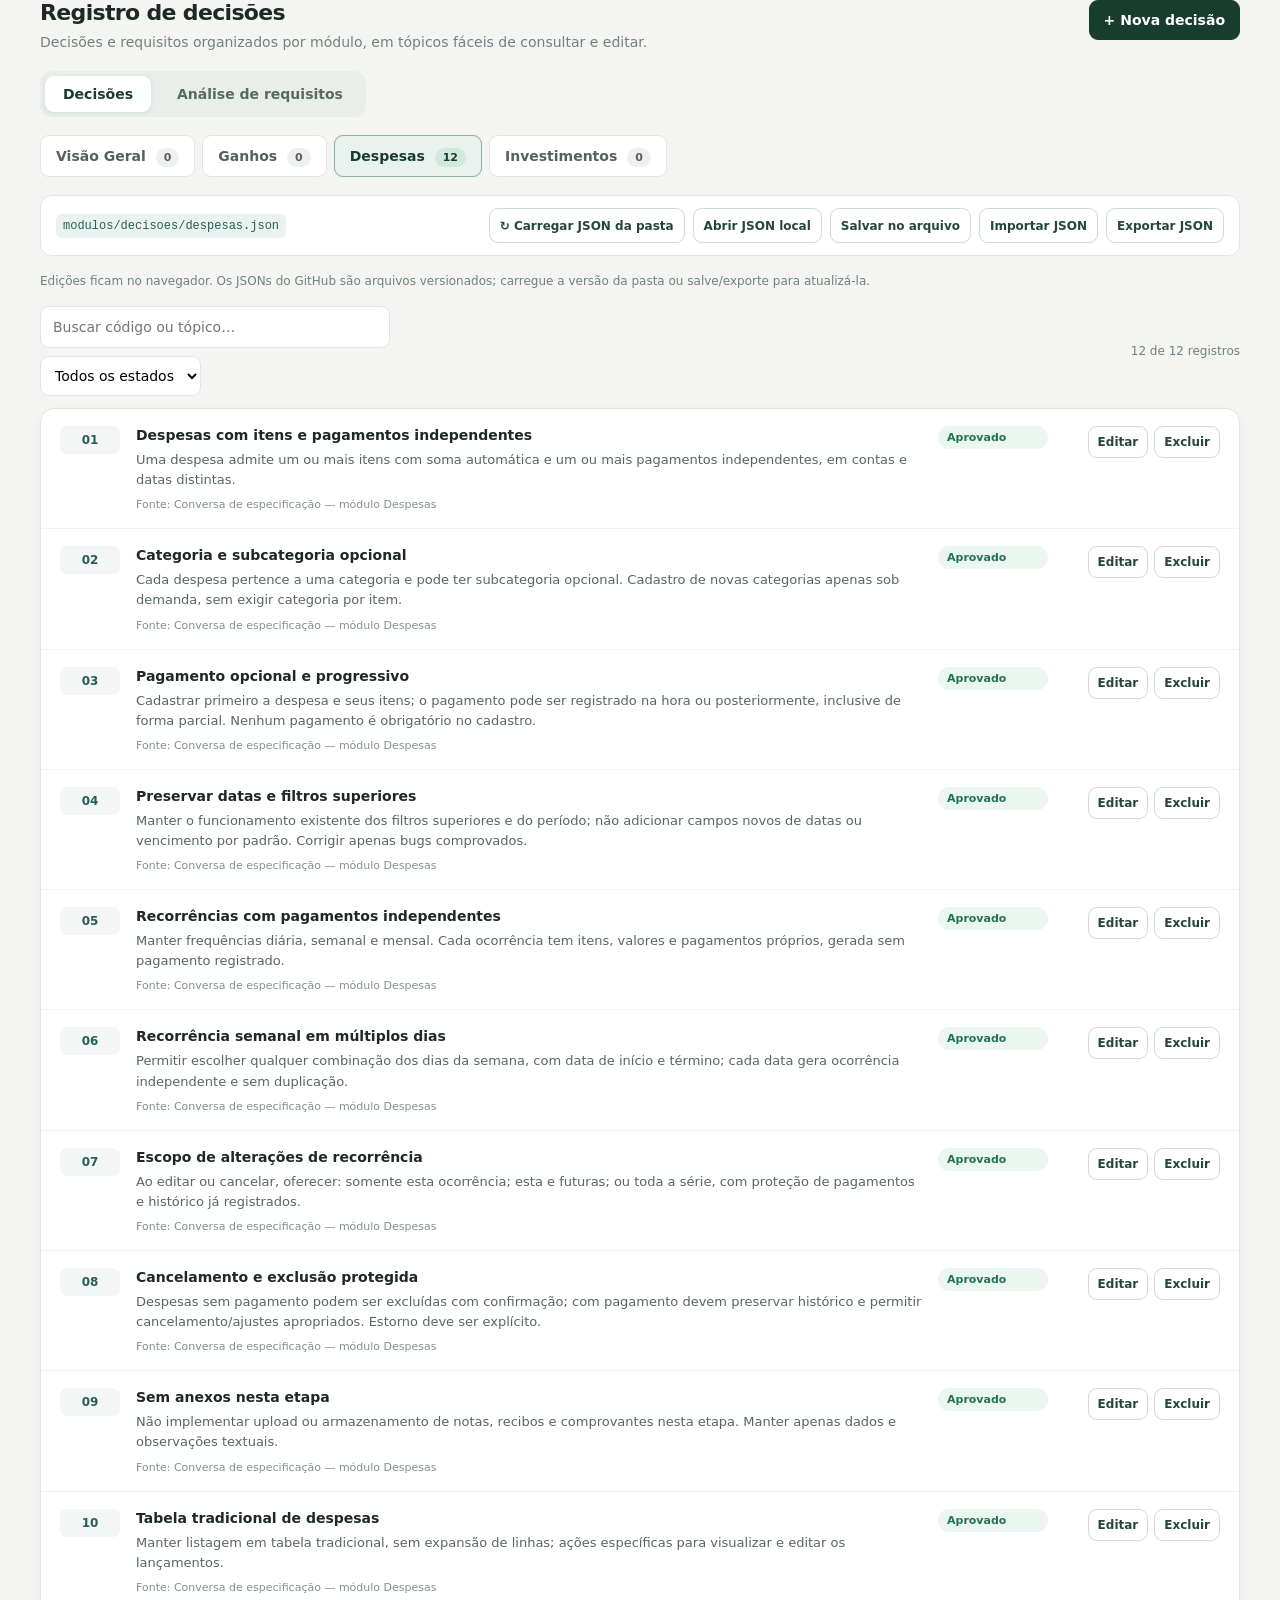
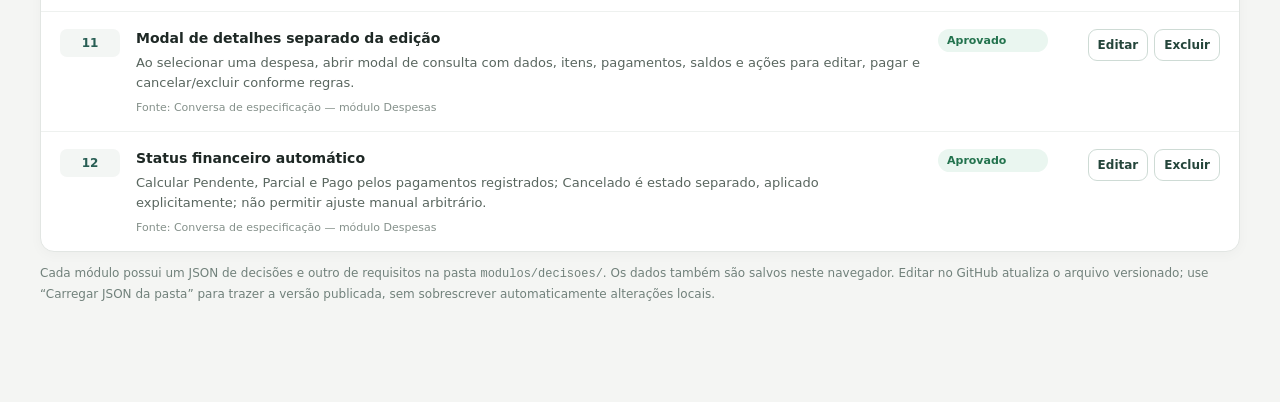
==== commit ae4d93d2: "feat(decisoes): criar painel compacto de requisitos com JSON por modulo" ====
--- a/modulos/decisoes/index.html
+++ b/modulos/decisoes/index.html
@@ -5,14 +5,22 @@
 :root{--green:#183d2e;--green2:#285e54;--mint:#eaf2ef;--bg:#f4f5f3;--border:#e2e6e3;--text:#1e2825;--muted:#71817b;font-family:Inter,system-ui,-apple-system,sans-serif;color:var(--text)}*{box-sizing:border-box}body{margin:0;background:var(--bg);padding:0 0 55px;font-size:14px}button,input,textarea,select{font:inherit}button{cursor:pointer}button:disabled{opacity:.5;cursor:not-allowed}.wrap{max-width:1200px;margin:auto}.intro{display:flex;align-items:start;justify-content:space-between;gap:16px;margin-bottom:18px;flex-wrap:wrap}.intro h2{margin:0 0 7px;font-size:22px;letter-spacing:-.03em}.intro p{margin:0;color:var(--muted);line-height:1.5}.actions{display:flex;gap:8px;flex-wrap:wrap}.btn{border:1px solid #cedbd5;background:white;border-radius:9px;padding:10px 14px;font-weight:650;min-height:40px;color:#25463b}.btn.primary{background:var(--green);color:white;border-color:var(--green)}.btn:hover{filter:brightness(.97)}.tabs{display:flex;gap:7px;flex-wrap:wrap;margin:18px 0}.tab{background:white;border:1px solid var(--border);color:#52635c;border-radius:9px;padding:12px 15px;font-weight:650}.tab.active{background:var(--mint);color:var(--green);border-color:#88b2a1}.count{font-size:11px;background:#edf0ee;border-radius:99px;padding:3px 8px;margin-left:5px}.tab.active .count{background:#d1e8dd}.toolbar{display:flex;align-items:center;gap:10px;justify-content:space-between;flex-wrap:wrap;margin-bottom:12px}.search{border:1px solid var(--border);border-radius:9px;min-height:42px;padding:8px 12px;width:min(100%,350px);background:white}.sub{font-size:12px;color:var(--muted)}.panel{border:1px solid var(--border);border-radius:14px;background:white;overflow:hidden;box-shadow:0 3px 13px #172b1d08}.row{display:grid;grid-template-columns:60px 1fr 110px 156px;gap:16px;padding:17px 19px;align-items:start;border-bottom:1px solid #eef1ef}.row:last-child{border-bottom:0}.code{border-radius:7px;background:#f3f6f4;color:var(--green2);font-weight:750;padding:7px;text-align:center;font-size:12px}.record h3{font-size:14px;margin:1px 0 7px}.record p{font-size:13px;line-height:1.55;color:#59665f;margin:0}.meta{font-size:11px;color:#85918b;margin-top:8px}.pill{display:inline-block;border-radius:99px;padding:5px 9px;background:#eaf6f0;color:#23734e;font-size:11px;font-weight:800;white-space:nowrap}.pill.proposed{background:#fff2d9;color:#86620b}.pill.unknown{background:#f1f2f3;color:#6d7377}.buttons{display:flex;gap:6px;flex-wrap:wrap;justify-content:end}.small{padding:7px 9px;min-height:32px;font-size:12px}.empty{text-align:center;padding:55px 20px;color:var(--muted)}.empty strong{display:block;font-size:16px;color:var(--text);margin-bottom:8px}dialog{border:0;border-radius:14px;width:min(640px,calc(100vw - 24px));box-shadow:0 28px 80px #0004;padding:0;max-height:92vh}dialog::backdrop{background:#10201885}.modalhead{padding:20px 22px 12px;border-bottom:1px solid var(--border)}.modalhead h3{margin:0;font-size:19px}.modalbody{padding:20px 22px;display:grid;gap:13px;overflow:auto;max-height:67vh}.field{display:grid;gap:6px}.field label{font-size:12px;font-weight:750;color:#4c5e55}.field input,.field textarea,.field select{width:100%;border:1px solid #cbd6d0;border-radius:9px;padding:10px;background:white;color:var(--text)}.field textarea{resize:vertical;min-height:105px}.modalfoot{padding:15px 22px;display:flex;justify-content:flex-end;gap:8px;border-top:1px solid var(--border)}.notice{margin:12px 0;color:var(--muted);font-size:12px;line-height:1.6}.message{min-height:20px;font-size:12px;color:#236e50}.warning{color:#8b5c12}@media(max-width:750px){.row{grid-template-columns:45px 1fr;gap:8px}.row .pill{justify-self:start}.buttons{justify-content:start}.intro h2{font-size:20px}}
 
 .json-tools{display:flex;gap:8px;align-items:center;flex-wrap:wrap;padding:12px 15px;margin:0 0 16px;background:#fff;border:1px solid var(--border);border-radius:12px}.json-tools .path{font:12px ui-monospace,monospace;color:var(--green2);padding:5px 7px;background:var(--mint);border-radius:6px;margin-right:auto}.json-tools .btn{padding:8px 10px;min-height:35px;font-size:12px}.json-hint{font-size:12px;color:var(--muted);margin:0 0 16px;line-height:1.5}.unsaved{font-size:12px;color:#885f10}
+
+.main-modes{display:flex;gap:8px;margin:14px 0 10px;padding:5px;background:#e9eeeb;border-radius:12px;width:max-content;max-width:100%}
+.mode{border:0;background:transparent;color:#566a60;border-radius:9px;padding:10px 18px;font-weight:750}.mode.active{background:white;color:#183d2e;box-shadow:0 1px 5px #16332617}
+.json-tools{margin-top:10px}.toolbar-left{display:flex;gap:8px;align-items:center;flex-wrap:wrap}.status-filter{border:1px solid var(--border);padding:10px;border-radius:9px;background:white;max-width:190px}
+.req-group{border-bottom:1px solid var(--border)}.req-group:last-child{border-bottom:0}.req-group>summary{list-style:none;display:flex;align-items:center;gap:12px;padding:16px 18px;cursor:pointer;font-weight:750;background:#fcfdfc}.req-group>summary::-webkit-details-marker{display:none}.req-group>summary:after{content:"⌄";margin-left:auto;color:#789184}.req-group[open]>summary:after{content:"⌃"}.req-group>summary small{font-size:11px;color:#87978d;font-weight:550}
+.req-item{border-top:1px solid #f0f3f0}.req-item>summary{list-style:none;display:flex;align-items:center;gap:12px;padding:12px 19px;cursor:pointer}.req-item>summary::-webkit-details-marker{display:none}.req-item>summary:hover{background:#f8faf8}.req-item>summary .code{flex:0 0 112px;padding:5px 7px}.req-item>summary .req-title{flex:1;line-height:1.45;font-weight:550;font-size:13px}.req-item>summary .pill{flex:0 0 auto}.req-item>summary:after{content:"+";font-size:17px;color:#789184}.req-item[open]>summary:after{content:"−"}.req-detail{padding:4px 20px 16px 143px;color:#56655e;font-size:13px;line-height:1.6}.req-detail p{margin:0 0 8px}.req-detail .buttons{justify-content:flex-start;margin-top:10px}.pill.derived{background:#e8f0ff;color:#3b61a4}.pill.unknown{background:#f1f2f3;color:#686d72}.pill.proposed{background:#fff2d9;color:#886418}
+@media(max-width:750px){.req-detail{padding-left:18px}.req-item>summary{gap:7px;padding:12px}.req-item>summary .code{flex-basis:86px}.req-item>summary .pill{font-size:10px;padding:4px 6px}}
 </style></head><body><div class="wrap">
-<header class="intro"><div><h2>Registro de decisões</h2><p>Especificações confirmadas, propostas e pendências por módulo financeiro.</p></div><div class="actions"><button class="btn primary" id="newBtn">+ Nova decisão</button></div></header>
+<header class="intro"><div><h2>Registro de decisões</h2><p>Decisões e requisitos organizados por módulo, em tópicos fáceis de consultar e editar.</p></div><div class="actions"><button class="btn primary" id="newBtn">+ Nova decisão</button></div></header>
+<nav class="main-modes" aria-label="Tipo de registro"><button class="mode active" id="modeDecisions" type="button">Decisões</button><button class="mode" id="modeRequirements" type="button">Análise de requisitos</button></nav>
 <nav class="tabs" id="tabs" aria-label="Módulos financeiros"></nav>
 <div class="json-tools"><span class="path" id="jsonPath">modulos/decisoes/despesas.json</span><button class="btn" id="loadFolderBtn">↻ Carregar JSON da pasta</button><button class="btn" id="openFileBtn">Abrir JSON local</button><button class="btn" id="saveFileBtn">Salvar no arquivo</button><button class="btn" id="importBtn">Importar JSON</button><button class="btn" id="exportBtn">Exportar JSON</button></div>
 <p class="json-hint" id="jsonHint">Cada aba possui seu próprio JSON versionável na pasta. Alterações são guardadas neste navegador até você salvar no arquivo ou exportar.</p>
-<div class="toolbar"><input class="search" id="search" type="search" placeholder="Buscar por código, título ou conteúdo…" aria-label="Buscar decisões"><span class="sub" id="summary"></span></div>
+<div class="toolbar"><div class="toolbar-left"><input class="search" id="search" type="search" placeholder="Buscar código ou tópico…" aria-label="Buscar registros"><select id="statusFilter" class="status-filter" aria-label="Filtrar por estado"><option value="">Todos os estados</option><option value="DECIDED">Aprovado</option><option value="DERIVED">Derivado</option><option value="PROPOSED">Proposto</option><option value="UNKNOWN">Em aberto</option><option value="SUPERSEDED">Substituído</option></select></div><span class="sub" id="summary"></span></div>
 <section class="panel" id="records" aria-live="polite"></section>
-<p class="notice">Cada aba possui um JSON próprio na pasta <code>modulos/decisoes/</code>. Os dados também são salvos neste navegador. Editar no GitHub atualiza o arquivo versionado; use “Carregar JSON da pasta” para trazer a versão publicada, sem sobrescrever automaticamente alterações locais.</p>
+<p class="notice">Cada módulo possui um JSON de decisões e outro de requisitos na pasta <code>modulos/decisoes/</code>. Os dados também são salvos neste navegador. Editar no GitHub atualiza o arquivo versionado; use “Carregar JSON da pasta” para trazer a versão publicada, sem sobrescrever automaticamente alterações locais.</p>
 <p class="message" id="message" role="status"></p>
 <input id="fileInput" type="file" accept=".json,application/json" hidden>
 <dialog id="editor"><form id="editorForm"><div class="modalhead"><h3 id="editorTitle">Nova decisão</h3></div><div class="modalbody">
@@ -20,135 +28,155 @@
 <div class="field"><label for="code">Código / número</label><input id="code" maxlength="32" placeholder="Ex.: 13" required></div>
 <div class="field"><label for="title">Título</label><input id="title" maxlength="200" required></div>
 <div class="field"><label for="description">Regra / conteúdo</label><textarea id="description" required></textarea></div>
-<div class="field"><label for="status">Estado</label><select id="status"><option value="DECIDED">Aprovada</option><option value="PROPOSED">Proposta</option><option value="UNKNOWN">Pendente</option><option value="SUPERSEDED">Substituída</option></select></div>
+<div class="field"><label for="status">Estado</label><select id="status"><option value="DECIDED">Aprovado</option><option value="DERIVED">Derivado (a validar)</option><option value="PROPOSED">Proposto</option><option value="UNKNOWN">Em aberto</option><option value="SUPERSEDED">Substituído</option></select></div>
 <div class="field"><label for="source">Fonte / evidência</label><input id="source" placeholder="Ex.: decisão em conversa de especificação"></div></div>
 <div class="modalfoot"><button class="btn" type="button" id="cancelEdit">Cancelar</button><button class="btn primary" type="submit">Salvar decisão</button></div></form></dialog>
 <script>
+
 'use strict';
 const SEED={"schemaVersion":1,"app":"enjoy-financeiro-decisoes","exportedAt":null,"modules":{"visao-geral":[],"ganhos":[],"despesas":[{"id":"despesas-01","code":"01","title":"Despesas com itens e pagamentos independentes","description":"Uma despesa admite um ou mais itens com soma automática e um ou mais pagamentos independentes, em contas e datas distintas.","status":"DECIDED","source":"Conversa de especificação — módulo Despesas","updatedAt":null},{"id":"despesas-02","code":"02","title":"Categoria e subcategoria opcional","description":"Cada despesa pertence a uma categoria e pode ter subcategoria opcional. Cadastro de novas categorias apenas sob demanda, sem exigir categoria por item.","status":"DECIDED","source":"Conversa de especificação — módulo Despesas","updatedAt":null},{"id":"despesas-03","code":"03","title":"Pagamento opcional e progressivo","description":"Cadastrar primeiro a despesa e seus itens; o pagamento pode ser registrado na hora ou posteriormente, inclusive de forma parcial. Nenhum pagamento é obrigatório no cadastro.","status":"DECIDED","source":"Conversa de especificação — módulo Despesas","updatedAt":null},{"id":"despesas-04","code":"04","title":"Preservar datas e filtros superiores","description":"Manter o funcionamento existente dos filtros superiores e do período; não adicionar campos novos de datas ou vencimento por padrão. Corrigir apenas bugs comprovados.","status":"DECIDED","source":"Conversa de especificação — módulo Despesas","updatedAt":null},{"id":"despesas-05","code":"05","title":"Recorrências com pagamentos independentes","description":"Manter frequências diária, semanal e mensal. Cada ocorrência tem itens, valores e pagamentos próprios, gerada sem pagamento registrado.","status":"DECIDED","source":"Conversa de especificação — módulo Despesas","updatedAt":null},{"id":"despesas-06","code":"06","title":"Recorrência semanal em múltiplos dias","description":"Permitir escolher qualquer combinação dos dias da semana, com data de início e término; cada data gera ocorrência independente e sem duplicação.","status":"DECIDED","source":"Conversa de especificação — módulo Despesas","updatedAt":null},{"id":"despesas-07","code":"07","title":"Escopo de alterações de recorrência","description":"Ao editar ou cancelar, oferecer: somente esta ocorrência; esta e futuras; ou toda a série, com proteção de pagamentos e histórico já registrados.","status":"DECIDED","source":"Conversa de especificação — módulo Despesas","updatedAt":null},{"id":"despesas-08","code":"08","title":"Cancelamento e exclusão protegida","description":"Despesas sem pagamento podem ser excluídas com confirmação; com pagamento devem preservar histórico e permitir cancelamento/ajustes apropriados. Estorno deve ser explícito.","status":"DECIDED","source":"Conversa de especificação — módulo Despesas","updatedAt":null},{"id":"despesas-09","code":"09","title":"Sem anexos nesta etapa","description":"Não implementar upload ou armazenamento de notas, recibos e comprovantes nesta etapa. Manter apenas dados e observações textuais.","status":"DECIDED","source":"Conversa de especificação — módulo Despesas","updatedAt":null},{"id":"despesas-10","code":"10","title":"Tabela tradicional de despesas","description":"Manter listagem em tabela tradicional, sem expansão de linhas; ações específicas para visualizar e editar os lançamentos.","status":"DECIDED","source":"Conversa de especificação — módulo Despesas","updatedAt":null},{"id":"despesas-11","code":"11","title":"Modal de detalhes separado da edição","description":"Ao selecionar uma despesa, abrir modal de consulta com dados, itens, pagamentos, saldos e ações para editar, pagar e cancelar/excluir conforme regras.","status":"DECIDED","source":"Conversa de especificação — módulo Despesas","updatedAt":null},{"id":"despesas-12","code":"12","title":"Status financeiro automático","description":"Calcular Pendente, Parcial e Pago pelos pagamentos registrados; Cancelado é estado separado, aplicado explicitamente; não permitir ajuste manual arbitrário.","status":"DECIDED","source":"Conversa de especificação — módulo Despesas","updatedAt":null}],"investimentos":[]}};
-const KEY='enjoy.financeiro.decisoes.v2';
-const OLD_KEY='enjoy.financeiro.decisoes.v1';
-const NAMES={'visao-geral':'Visão Geral','ganhos':'Ganhos','despesas':'Despesas','investimentos':'Investimentos'};
-const MODULES=Object.keys(NAMES);
-const $=id=>document.getElementById(id);
-const clone=x=>JSON.parse(JSON.stringify(x));
-const clean=s=>String(s??'').trim();
-const paths=Object.fromEntries(MODULES.map(m=>[m,m+'.json']));
-let active='despesas',editing=null, fileHandle=null, data=load();
-function validateRecords(list,module){
- if(!Array.isArray(list)||list.length>5000)throw Error('Lista de decisões inválida.');
+const STORE='enjoy.financeiro.registros.v3';
+const OLD_STORE='enjoy.financeiro.decisoes.v2';
+const OLD_STORE_V1='enjoy.financeiro.decisoes.v1';
+const MODULES=['visao-geral','ganhos','despesas','investimentos'];
+const NAMES={'visao-geral':'Visão Geral',ganhos:'Ganhos',despesas:'Despesas',investimentos:'Investimentos'};
+const KINDS={decisions:'Decisões',requirements:'Análise de requisitos'};
+const GROUP_NAMES={RF:'Requisitos funcionais',RN:'Regras de negócio',RD:'Dados e rastreabilidade',RI:'Integrações',RNF:'Não funcionais',CA:'Critérios de aceite',PD:'Pontos em aberto',OUTROS:'Outros requisitos'};
+const $=id=>document.getElementById(id),clone=x=>JSON.parse(JSON.stringify(x)),clean=x=>String(x??'').trim();
+let kind='decisions',active='despesas',editing=null;
+const keys=()=>kind==='decisions'?active+'.json':'requisitos-'+active+'.json';
+function empty(){return Object.fromEntries(MODULES.map(m=>[m,[]]))}
+const data={decisions:empty(),requirements:empty()};
+const hasLocal={decisions:empty(),requirements:empty()};
+function validate(list,module,type){
+ if(!Array.isArray(list)||list.length>5000)throw Error('Lista JSON inválida');
  const ids=new Set();
  return list.map((r,i)=>{
-  if(!r||typeof r!=='object'||typeof r.id!=='string'||!r.id||typeof r.code!=='string'||typeof r.title!=='string'||typeof r.description!=='string')throw Error('Registro inválido na posição '+(i+1));
+  if(!r||typeof r!=='object'||!clean(r.id)||!clean(r.code)||!clean(r.title)||typeof r.description!=='string')throw Error('Registro incompleto: '+(i+1));
   if(ids.has(r.id))throw Error('ID duplicado: '+r.id);ids.add(r.id);
-  if(r.title.length>500||r.description.length>30000||r.code.length>64)throw Error('Registro muito longo.');
-  if(!['DECIDED','PROPOSED','UNKNOWN','SUPERSEDED'].includes(r.status))throw Error('Status inválido: '+r.id);
-  return {id:r.id,code:r.code,title:r.title,description:r.description,status:r.status,source:typeof r.source==='string'?r.source.slice(0,2000):'',updatedAt:typeof r.updatedAt==='string'?r.updatedAt:null};
- });
+  if(r.title.length>500||r.description.length>30000)throw Error('Registro excede limite de tamanho');
+  if(!['DECIDED','DERIVED','PROPOSED','UNKNOWN','SUPERSEDED'].includes(r.status))throw Error('Estado inválido: '+r.id);
+  return {id:r.id,code:r.code,title:r.title,description:r.description,status:r.status,source:clean(r.source).slice(0,2000),updatedAt:r.updatedAt||null,...(type==='requirements'?{section:clean(r.section)||'OUTROS',sourceStatus:clean(r.sourceStatus)}:{})};
+ })
 }
-function validateModule(json,module){
- if(!json||json.schemaVersion!==1||json.app!=='enjoy-financeiro-decisoes')throw Error('Formato de JSON incompatível.');
- if(json.module&&json.module!==module)throw Error('Este arquivo pertence ao módulo '+json.module+'.');
- const records=json.decisions ?? (json.modules&&json.modules[module]);
- if(!records)throw Error('O JSON não contém decisões deste módulo.');
- return validateRecords(records,module);
+function readJson(obj,module,type){
+ if(!obj||obj.schemaVersion!==1||obj.app!=='enjoy-financeiro-decisoes')throw Error('JSON incompatível');
+ if(obj.module && obj.module!==module)throw Error('Arquivo pertence a '+obj.module);
+ if(obj.kind && obj.kind!==type)throw Error('Arquivo pertence a outro tipo de registro');
+ const list=obj.decisions??obj.modules?.[module];
+ return validate(list,module,type);
 }
-function validateLegacy(json){
- if(!json||json.schemaVersion!==1||json.app!=='enjoy-financeiro-decisoes'||!json.modules)throw Error('Formato legado inválido.');
- return Object.fromEntries(MODULES.map(m=>[m,validateRecords(json.modules[m]??[],m)]));
+function initialize(){
+ for(const m of MODULES)data.decisions[m]=clone(SEED.modules[m]||[]);
+ try{
+  const old=JSON.parse(localStorage.getItem(OLD_STORE)||'null');
+  if(old)for(const m of MODULES)if(Array.isArray(old[m])){data.decisions[m]=validate(old[m],m,'decisions');hasLocal.decisions[m]=true}
+  const oldv1=JSON.parse(localStorage.getItem(OLD_STORE_V1)||'null');
+  if(!old && oldv1?.modules)for(const m of MODULES)if(Array.isArray(oldv1.modules[m])){data.decisions[m]=validate(oldv1.modules[m],m,'decisions');hasLocal.decisions[m]=true}
+  const saved=JSON.parse(localStorage.getItem(STORE)||'null');
+  if(saved)for(const t of Object.keys(KINDS))for(const m of MODULES)if(Array.isArray(saved[t]?.[m])){data[t][m]=validate(saved[t][m],m,t);hasLocal[t][m]=true}
+ }catch(e){console.warn('Estado local não pôde ser restaurado',e)}
 }
-function load(){
- let out=clone(SEED.modules);
- try{
-  const legacy=localStorage.getItem(OLD_KEY);
-  if(legacy){const previous=validateLegacy(JSON.parse(legacy));for(const m of MODULES){const map=new Map(out[m].map(x=>[x.id,x]));for(const r of previous[m])map.set(r.id,r);out[m]=[...map.values()]}}
-  const saved=localStorage.getItem(KEY);
-  if(saved){const val=JSON.parse(saved);for(const m of MODULES){if(val[m])out[m]=validateRecords(val[m],m)}}
- }catch(e){console.warn('Falha ao restaurar decisões locais',e)}
- return out;
+function persist(){
+ try{localStorage.setItem(STORE,JSON.stringify(data));return true}
+ catch(e){notify('Armazenamento local indisponível. Exporte o JSON.',true);return false}
 }
-function persist(){try{localStorage.setItem(KEY,JSON.stringify(data));return true}catch(e){notify('Não foi possível salvar no navegador. Exporte o JSON.',true);return false}}
-function notify(s,w=false){$('message').textContent=s;$('message').className='message'+(w?' warning':'')}
+function notify(msg,warn=false){$('message').textContent=msg;$('message').className='message'+(warn?' warning':'')}
 function el(tag,cls,txt){const x=document.createElement(tag);if(cls)x.className=cls;if(txt!==undefined)x.textContent=txt;return x}
-function payload(module=active){return {schemaVersion:1,app:'enjoy-financeiro-decisoes',module,decisions:clone(data[module])}}
+function label(s){return {DECIDED:'Aprovado',DERIVED:'Derivado',PROPOSED:'Proposto',UNKNOWN:'Em aberto',SUPERSEDED:'Substituído'}[s]||s}
+function badge(s){return el('span','pill '+(s==='DERIVED'?'derived':s==='PROPOSED'?'proposed':s==='DECIDED'?'':'unknown'),label(s))}
+function actions(r){const a=el('div','buttons'),edit=el('button','btn small','Editar'),del=el('button','btn small','Excluir');edit.onclick=()=>openEditor(r);
+ del.onclick=()=>{if(!confirm('Excluir este registro deste navegador? A versão no GitHub não será alterada até salvar o JSON.'))return;data[kind][active]=data[kind][active].filter(x=>x.id!==r.id);hasLocal[kind][active]=true;persist();render();notify('Excluído localmente. Exporte ou salve o JSON para atualizar o documento.')};a.append(edit,del);return a}
 function render(){
- $('jsonPath').textContent='modulos/decisoes/'+paths[active];
+ $('modeDecisions').classList.toggle('active',kind==='decisions');
+ $('modeRequirements').classList.toggle('active',kind==='requirements');
+ $('newBtn').textContent=kind==='decisions'?'+ Nova decisão':'+ Novo requisito';
+ $('jsonPath').textContent='modulos/decisoes/'+keys();
+ $('jsonHint').textContent='Edições ficam no navegador. Os JSONs do GitHub são arquivos versionados; carregue a versão da pasta ou salve/exporte para atualizá-la.';
  const tabs=$('tabs');tabs.replaceChildren();
- for(const m of MODULES){const btn=el('button','tab'+(active===m?' active':''));btn.type='button';btn.append(document.createTextNode(NAMES[m]+' '),el('span','count',String(data[m].length)));btn.setAttribute('aria-current',m===active?'page':'false');btn.onclick=()=>{active=m;fileHandle=null;render()};tabs.append(btn)}
- const q=clean($('search').value).toLocaleLowerCase('pt-BR');
- const list=data[active].filter(r=>[r.code,r.title,r.description,r.source].some(v=>String(v??'').toLocaleLowerCase('pt-BR').includes(q)));
- $('summary').textContent=list.length+' de '+data[active].length+' registros';$('records').replaceChildren();
- if(!list.length){const n=el('div','empty');n.append(el('strong','',q?'Nenhum resultado':'Nenhuma decisão registrada'),el('span','',q?'Experimente outra busca.':'Cadastre uma decisão ou carregue um JSON.'));$('records').append(n);return}
- for(const r of list){
-  const row=el('article','row');row.append(el('div','code',r.code));
-  const content=el('div','record');content.append(el('h3','',r.title),el('p','',r.description));if(r.source)content.append(el('div','meta','Fonte: '+r.source));row.append(content);
-  const status={DECIDED:'Aprovada',PROPOSED:'Proposta',UNKNOWN:'Pendente',SUPERSEDED:'Substituída'};row.append(el('span','pill '+(r.status==='PROPOSED'?'proposed':r.status==='DECIDED'?'':'unknown'),status[r.status]));
-  const actions=el('div','buttons'),edit=el('button','btn small','Editar'),del=el('button','btn small','Excluir');
-  edit.onclick=()=>openEditor(r);del.onclick=()=>{if(!confirm('Excluir esta decisão do navegador?'))return;data[active]=data[active].filter(x=>x.id!==r.id);persist();render();notify('Excluída localmente; salve/exporte o JSON para refletir no arquivo.')};actions.append(edit,del);row.append(actions);$('records').append(row)
+ for(const m of MODULES){const btn=el('button','tab'+(m===active?' active':''));btn.type='button';btn.append(document.createTextNode(NAMES[m]+' '),el('span','count',String(data[kind][m].length)));btn.onclick=()=>{active=m;render()};tabs.append(btn)}
+ const q=clean($('search').value).toLocaleLowerCase('pt-BR'),state=$('statusFilter').value;
+ const list=data[kind][active].filter(r=>(!state||r.status===state)&&[r.code,r.title,r.description,r.source].some(x=>clean(x).toLocaleLowerCase('pt-BR').includes(q)));
+ $('summary').textContent=list.length+' de '+data[kind][active].length+' registros';
+ const host=$('records');host.replaceChildren();
+ if(!list.length){const box=el('div','empty');box.append(el('strong','',q||state?'Nenhum resultado':'Nenhum registro neste módulo'),el('span','',q||state?'Ajuste os filtros.':'Use Novo ou Carregar JSON da pasta.'));host.append(box);return}
+ if(kind==='requirements'){
+  const groups=new Map();for(const r of list){const group=GROUP_NAMES[r.section]?r.section:'OUTROS';if(!groups.has(group))groups.set(group,[]);groups.get(group).push(r)}
+  for(const [group,items] of groups){
+   const outer=el('details','req-group');outer.open=(group==='RF'||!!q||!!state);
+   const top=el('summary');top.append(el('span','',GROUP_NAMES[group]),el('small','',String(items.length)));outer.append(top);
+   for(const r of items){
+    const item=el('details','req-item');const head=el('summary');head.append(el('span','code',r.code),el('span','req-title',r.title),badge(r.status));item.append(head);
+    const detail=el('div','req-detail');detail.append(el('p','',r.description));
+    if(r.sourceStatus)detail.append(el('div','meta','Estado na origem: '+r.sourceStatus));
+    if(r.source)detail.append(el('div','meta','Fonte: '+r.source));
+    detail.append(actions(r));item.append(detail);outer.append(item)
+   }host.append(outer)
+  }
+ }else{
+  for(const r of list){const row=el('article','row');row.append(el('div','code',r.code));const content=el('div','record');
+   content.append(el('h3','',r.title),el('p','',r.description));
+   if(r.source)content.append(el('div','meta','Fonte: '+r.source));row.append(content,badge(r.status),actions(r));host.append(row)
+  }
  }
 }
-function findModule(id){return MODULES.find(m=>data[m].some(r=>r.id===id))||active}
+function findEntry(id){for(const m of MODULES){const x=data[kind][m].find(r=>r.id===id);if(x)return {module:m,record:x}}return null}
 function openEditor(r){
- editing=r?.id||null;$('editorTitle').textContent=r?'Editar decisão':'Nova decisão';$('module').value=r?findModule(r.id):active;
- $('code').value=r?.code??String(data[active].length+1).padStart(2,'0');$('title').value=r?.title??'';$('description').value=r?.description??'';$('status').value=r?.status??'PROPOSED';$('source').value=r?.source??'';$('editor').showModal()
+ editing=r?.id||null;$('editorTitle').textContent=r?'Editar '+(kind==='decisions'?'decisão':'requisito'):'Novo '+(kind==='decisions'?'registro de decisão':'requisito');
+ $('module').value=r?findEntry(r.id)?.module||active:active;
+ $('code').value=r?.code??(kind==='requirements'?'RF-'+active.toUpperCase().slice(0,3)+'-':String(data[kind][active].length+1).padStart(2,'0'));
+ $('title').value=r?.title??'';$('description').value=r?.description??'';$('status').value=r?.status??'PROPOSED';$('source').value=r?.source??'';$('editor').showModal()
 }
-$('editorForm').addEventListener('submit',ev=>{
- ev.preventDefault();const module=$('module').value,code=clean($('code').value),title=clean($('title').value),description=clean($('description').value);
- if(!MODULES.includes(module)||!code||!title||!description)return notify('Preencha os campos obrigatórios.',true);
- const previous=editing?findModule(editing):null,id=editing||module+'-'+Date.now()+'-'+Math.random().toString(36).slice(2,9);
+$('editorForm').addEventListener('submit',e=>{
+ e.preventDefault();const module=$('module').value,code=clean($('code').value),title=clean($('title').value),description=clean($('description').value);
+ if(!MODULES.includes(module)||!code||!title||!description){notify('Preencha código, título e conteúdo.',true);return}
+ const previous=editing?findEntry(editing):null,id=editing||module+'-'+kind+'-'+Date.now();
+ const before=previous?.record;
+ const section=kind==='requirements'?(code.match(/^([A-Z]+)-/)||[])[1]||'OUTROS':'';
  const record={id,code,title,description,status:$('status').value,source:clean($('source').value),updatedAt:new Date().toISOString()};
- if(previous)data[previous]=data[previous].filter(r=>r.id!==id);
- data[module].push(record);active=module;fileHandle=null;persist();$('editor').close();render();notify('Salvo no navegador. Use “Salvar no arquivo” ou “Exportar JSON” para atualizar o documento.')
+ if(kind==='requirements'){record.section=section;record.sourceStatus=before&&before.status===record.status?before.sourceStatus||'':'Alterado no editor local'}
+ if(previous){data[kind][previous.module]=data[kind][previous.module].filter(r=>r.id!==id);hasLocal[kind][previous.module]=true}
+ data[kind][module].push(record);hasLocal[kind][module]=true;active=module;persist();$('editor').close();render();notify('Salvo no navegador. Exporte ou salve o JSON para refletir no arquivo.')
 });
-function downloadModule(){
- const blob=new Blob([JSON.stringify(payload(),null,2)+'\n'],{type:'application/json'});
- const url=URL.createObjectURL(blob),a=document.createElement('a');a.href=url;a.download=paths[active];a.click();setTimeout(()=>URL.revokeObjectURL(url),1000);notify('JSON de '+NAMES[active]+' exportado.')
+function payload(){return {schemaVersion:1,app:'enjoy-financeiro-decisoes',module:active,kind,decisions:clone(data[kind][active])}}
+function download(){const blob=new Blob([JSON.stringify(payload(),null,2)+'\n'],{type:'application/json'}),url=URL.createObjectURL(blob),a=document.createElement('a');a.href=url;a.download=keys();a.click();setTimeout(()=>URL.revokeObjectURL(url),1000);notify('JSON exportado: '+keys())}
+async function loadFile(file,merge){
+ if(file.size>5000000)throw Error('Arquivo maior que 5 MB');
+ const incoming=readJson(JSON.parse(await file.text()),active,kind);
+ if(!confirm((merge?'Mesclar ':'Substituir pelos ')+incoming.length+' registros de '+keys()+'?'))return;
+ if(merge){const map=new Map(data[kind][active].map(x=>[x.id,x]));for(const r of incoming)map.set(r.id,r);data[kind][active]=[...map.values()]}
+ else data[kind][active]=incoming;
+ hasLocal[kind][active]=true;persist();render();notify('JSON carregado: '+keys())
 }
-async function applyFile(file,replace=true){
- if(file.size>5000000)throw Error('Arquivo maior que 5 MB.');
- const json=JSON.parse(await file.text());const incoming=validateModule(json,active);
- if(!confirm('Substituir as '+data[active].length+' decisões locais de '+NAMES[active]+' pelas '+incoming.length+' decisões desse JSON?'))return;
- data[active]=incoming;persist();render();notify('JSON de '+NAMES[active]+' carregado.')
+async function fetchFolder(t,m,force=false){
+ if(location.protocol==='file:'){if(force)notify('Em arquivo local, use “Abrir JSON local”.',true);return}
+ const path=t==='decisions'?m+'.json':'requisitos-'+m+'.json';
+ if(!force&&hasLocal[t][m])return;
+ try{
+  const r=await fetch(path,{cache:'no-store'});if(!r.ok)throw Error('HTTP '+r.status);
+  const list=readJson(await r.json(),m,t);
+  if(force&&!confirm('Substituir os registros locais de '+NAMES[m]+' pela versão da pasta?'))return;
+  if(!force&&hasLocal[t][m])return;
+  data[t][m]=list;
+  if(force){hasLocal[t][m]=true;persist()}
+  render();if(force)notify('Versão da pasta carregada: '+path)
+ }catch(e){if(force)notify('Não foi possível carregar o JSON: '+e.message,true)}
 }
-$('loadFolderBtn').onclick=async()=>{
- const module=active;
- if(location.protocol==='file:')return notify('Abertura direta do disco: use “Abrir JSON local” para carregar o arquivo da pasta.',true);
- try{
- const response=await fetch(paths[module],{cache:'no-store'});
- if(!response.ok)throw Error('HTTP '+response.status);
- const incoming=validateModule(await response.json(),module);
- if(!confirm('Carregar '+incoming.length+' decisões do JSON publicado na pasta? Isso substitui os dados locais desta aba.'))return;
- data[module]=incoming;persist();render();notify('Carregado da pasta: '+paths[module]);
- }catch(err){notify('Falha ao carregar JSON da pasta: '+err.message+'. Use “Abrir JSON local”.',true)}
+$('loadFolderBtn').onclick=()=>fetchFolder(kind,active,true);
+$('openFileBtn').onclick=()=>{$('fileInput').dataset.intent='replace';$('fileInput').click()};
+$('importBtn').onclick=()=>{$('fileInput').dataset.intent='merge';$('fileInput').click()};
+$('fileInput').onchange=async e=>{const f=e.target.files?.[0],merge=e.target.dataset.intent==='merge';e.target.value='';if(!f)return;try{await loadFile(f,merge)}catch(err){notify('Falha: '+err.message,true)}};
+$('saveFileBtn').onclick=async()=>{
+ if(typeof window.showSaveFilePicker!=='function'){download();notify('Download gerado. Substitua manualmente o JSON na pasta ou no GitHub.');return}
+ try{const handle=await window.showSaveFilePicker({suggestedName:keys(),types:[{description:'JSON',accept:{'application/json':['.json']}}]});const stream=await handle.createWritable();await stream.write(JSON.stringify(payload(),null,2)+'\n');await stream.close();notify('JSON salvo localmente. Para atualizar o GitHub, faça commit do arquivo.')}
+ catch(e){if(e.name!=='AbortError')notify('Falha ao salvar: '+e.message,true)}
 };
-$('openFileBtn').onclick=()=>{
- $('fileInput').dataset.kind='open';
- $('fileInput').click();
-};
-$('importBtn').onclick=()=>{$('fileInput').dataset.kind='import';$('fileInput').click()};
-$('fileInput').onchange=async ev=>{
- const file=ev.target.files?.[0],kind=ev.target.dataset.kind;ev.target.value='';if(!file)return;
- try{
-  const json=JSON.parse(await file.text()),incoming=validateModule(json,active);
-  if(kind==='import'){
-   if(!confirm('Importar '+incoming.length+' decisões para '+NAMES[active]+'? Itens com o mesmo ID serão atualizados.'))return;
-   const map=new Map(data[active].map(r=>[r.id,r]));for(const r of incoming)map.set(r.id,r);data[active]=[...map.values()];persist();render();notify('JSON importado e mesclado no navegador.')
-  }else{
-   if(!confirm('Substituir dados locais desta aba pelo JSON selecionado?'))return;
-   data[active]=incoming;persist();render();notify('Arquivo JSON carregado no navegador.')
-  }
- }catch(err){notify('Erro ao abrir JSON: '+err.message,true)}
-};
-$('saveFileBtn').onclick=async()=>{
- if(typeof window.showSaveFilePicker!=='function'){downloadModule();notify('Seu navegador não permite escrita direta. JSON exportado; substitua o arquivo da pasta manualmente.');return}
- try{
- const handle=await window.showSaveFilePicker({suggestedName:paths[active],types:[{description:'JSON',accept:{'application/json':['.json']}}]});
- const stream=await handle.createWritable();await stream.write(JSON.stringify(payload(),null,2)+'\n');await stream.close();
- fileHandle=handle;notify('Arquivo salvo. Se desejar que apareça no GitHub, faça commit do JSON atualizado.')
- }catch(err){if(err.name!=='AbortError')notify('Não foi possível salvar: '+err.message,true)}
-};
-$('exportBtn').onclick=downloadModule;
-$('newBtn').onclick=()=>openEditor(null);$('cancelEdit').onclick=()=>$('editor').close();$('search').addEventListener('input',render);
-for(const m of MODULES){const opt=document.createElement('option');opt.value=m;opt.textContent=NAMES[m];$('module').append(opt)}render();
+$('exportBtn').onclick=download;
+$('modeDecisions').onclick=()=>{kind='decisions';$('search').value='';$('statusFilter').value='';render()};
+$('modeRequirements').onclick=()=>{kind='requirements';$('search').value='';$('statusFilter').value='';render()};
+$('newBtn').onclick=()=>openEditor(null);$('cancelEdit').onclick=()=>$('editor').close();$('search').oninput=render;$('statusFilter').onchange=render;
+for(const m of MODULES){const o=document.createElement('option');o.value=m;o.textContent=NAMES[m];$('module').append(o)}
+initialize();render();
+for(const t of Object.keys(KINDS))for(const m of MODULES)fetchFolder(t,m,false);
 
 </script></div></body></html>
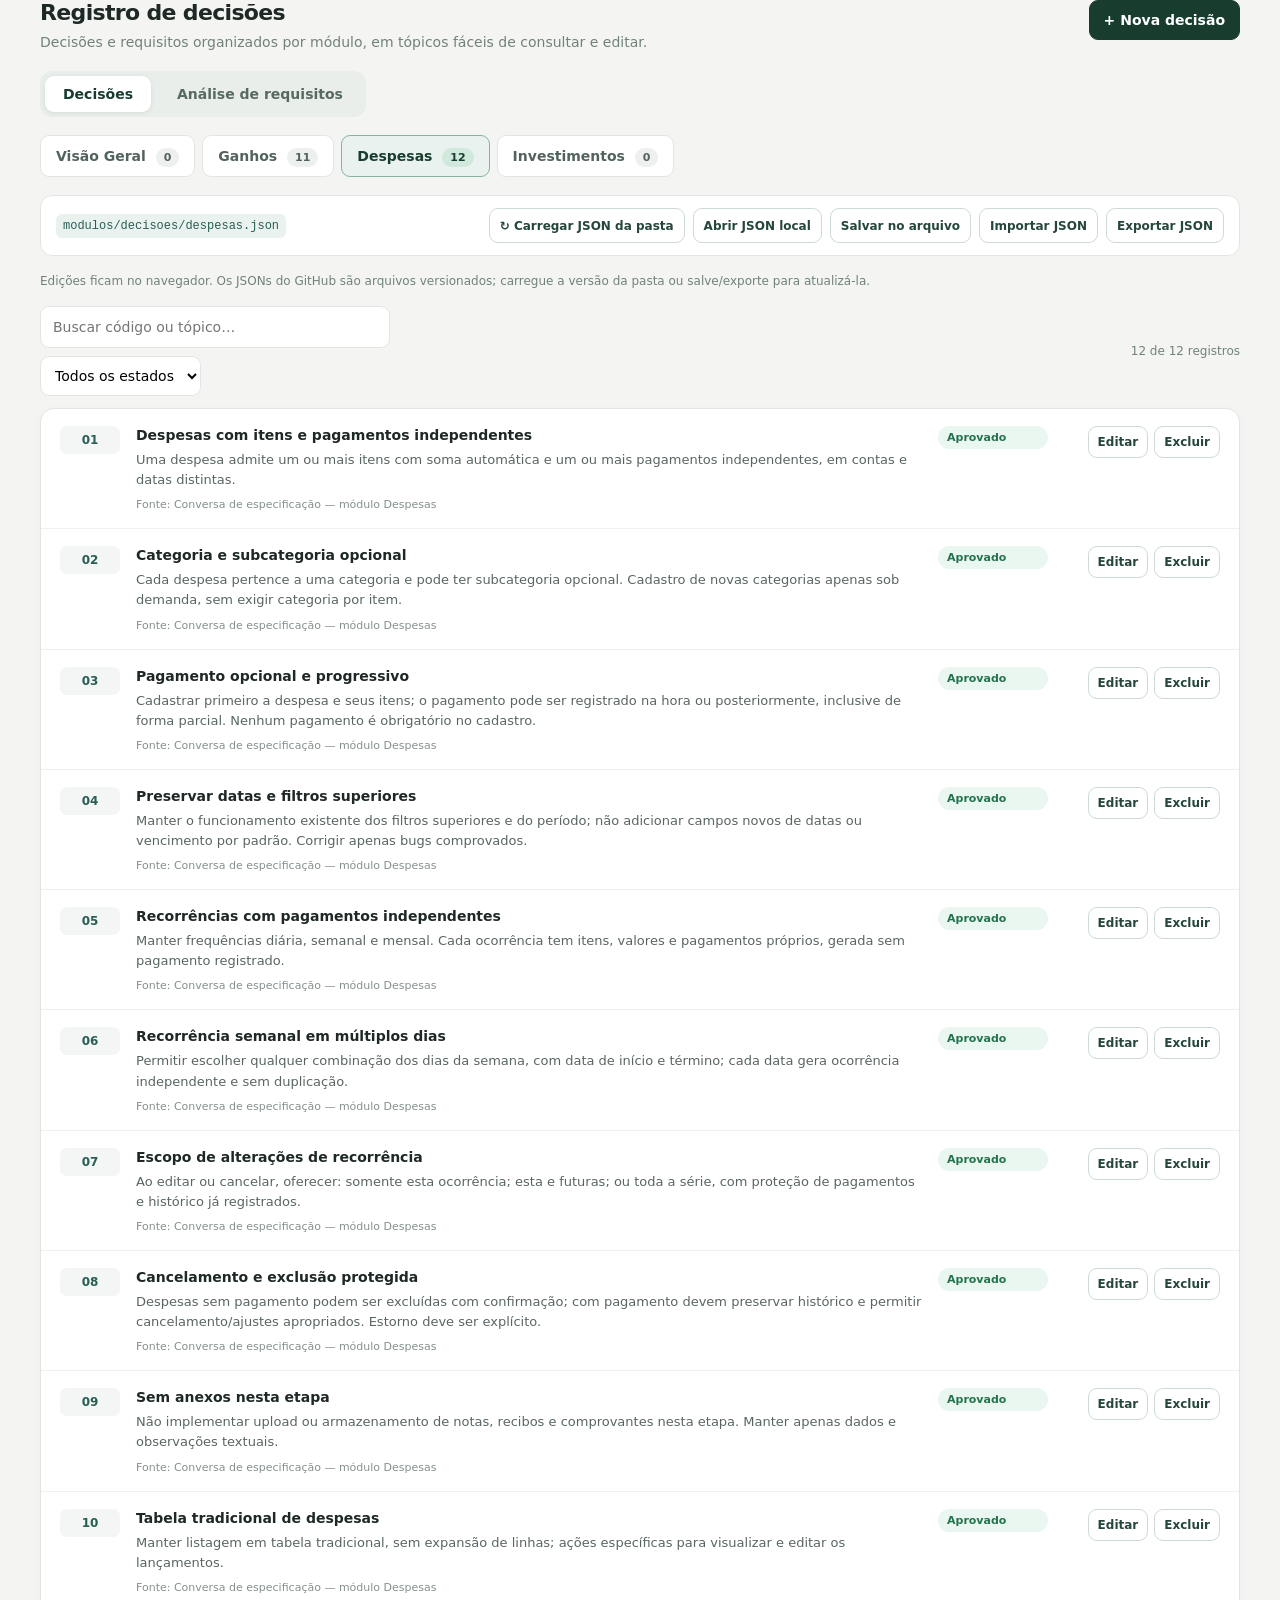
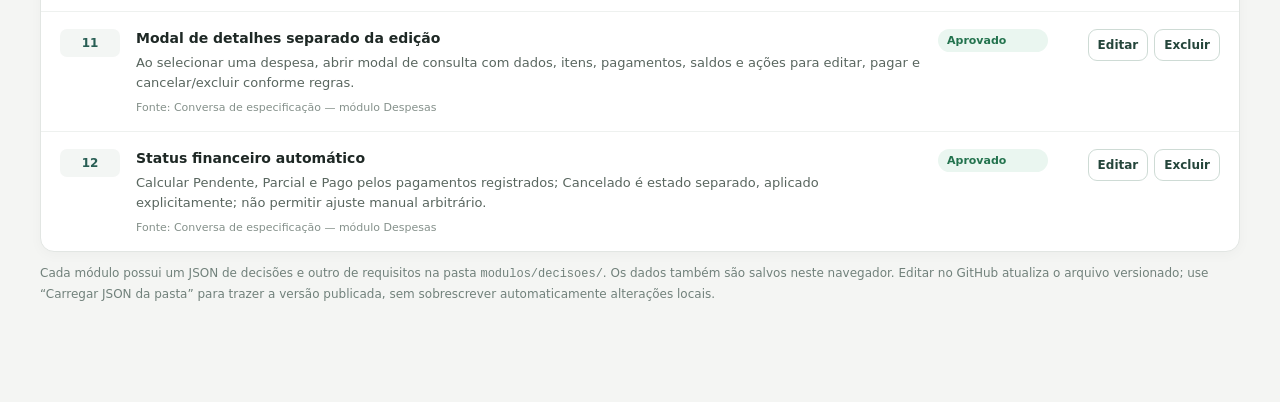
==== commit fd3be857: "fix(decisoes): carregar JSONs na primeira abertura sem estado local" ====
--- a/modulos/decisoes/index.html
+++ b/modulos/decisoes/index.html
@@ -47,7 +47,7 @@
 const keys=()=>kind==='decisions'?active+'.json':'requisitos-'+active+'.json';
 function empty(){return Object.fromEntries(MODULES.map(m=>[m,[]]))}
 const data={decisions:empty(),requirements:empty()};
-const hasLocal={decisions:empty(),requirements:empty()};
+const hasLocal={decisions:Object.fromEntries(MODULES.map(m=>[m,false])),requirements:Object.fromEntries(MODULES.map(m=>[m,false]))};
 function validate(list,module,type){
  if(!Array.isArray(list)||list.length>5000)throw Error('Lista JSON inválida');
  const ids=new Set();
